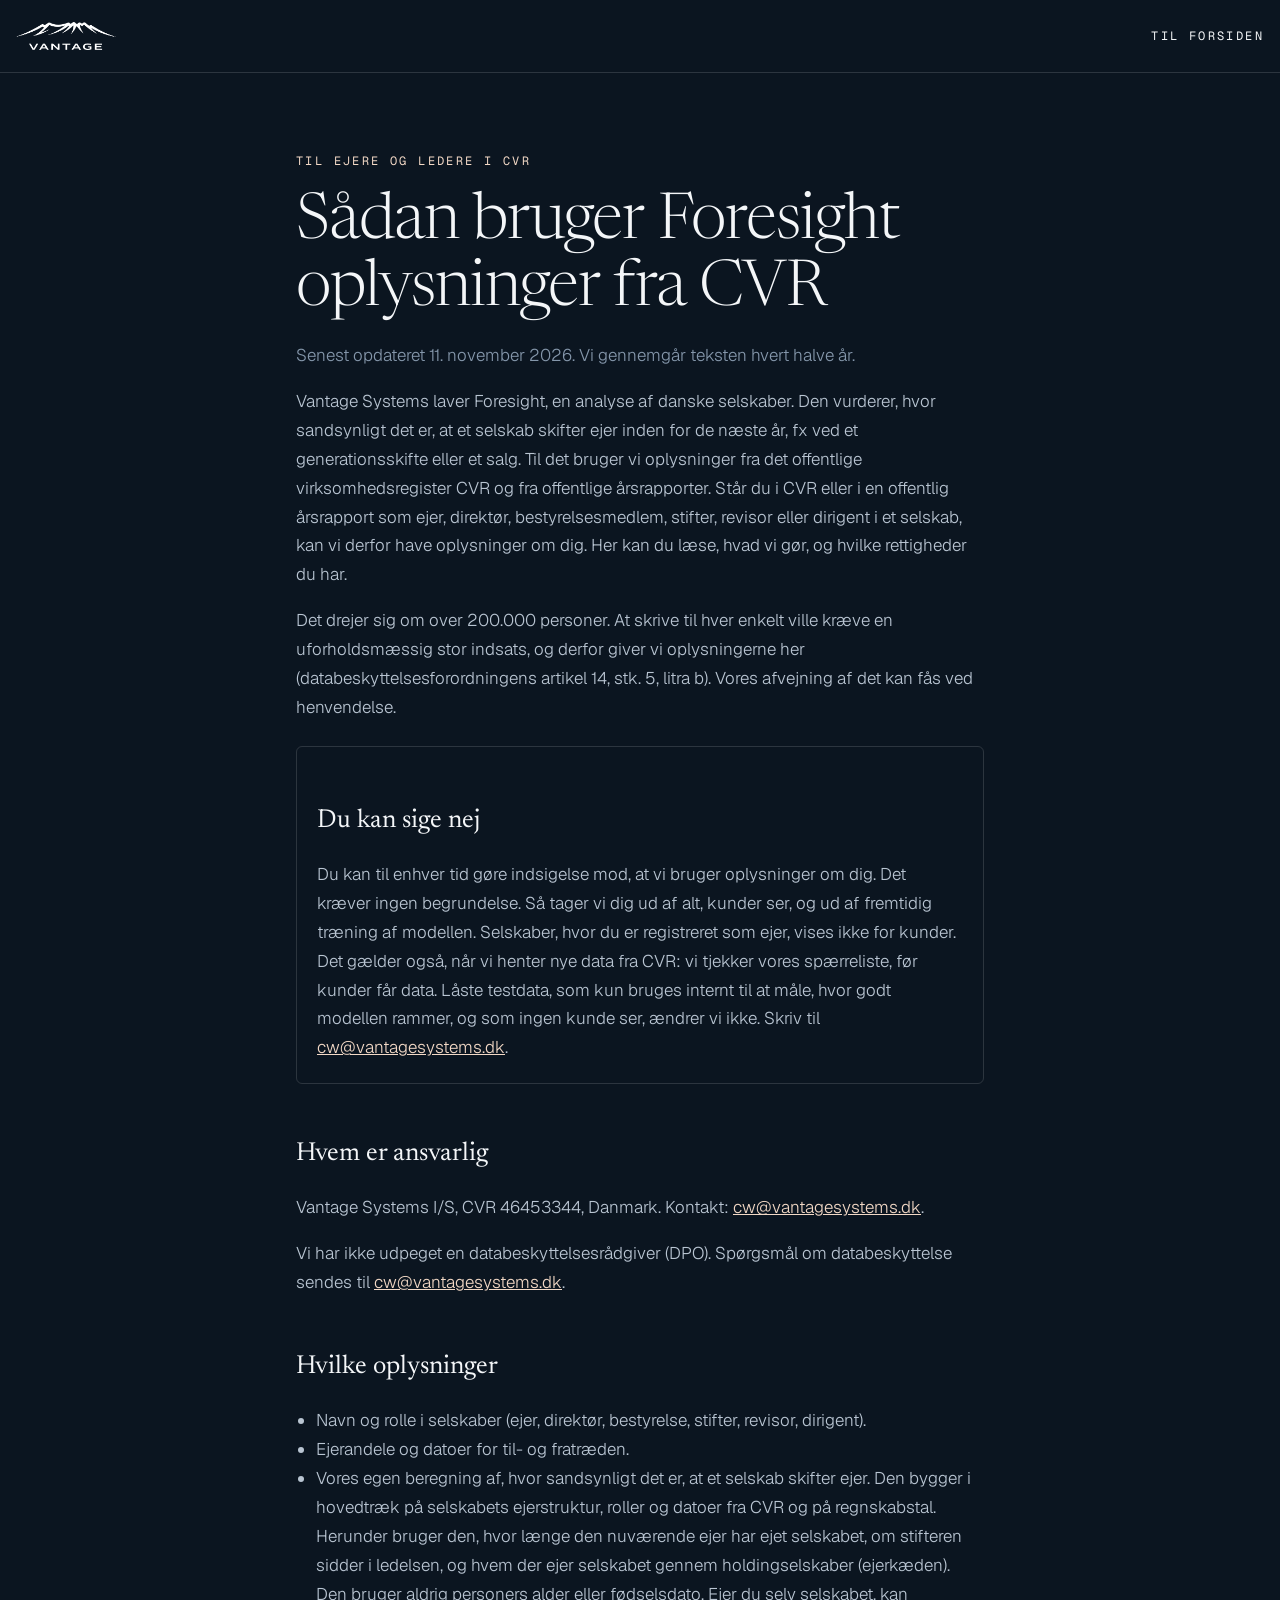
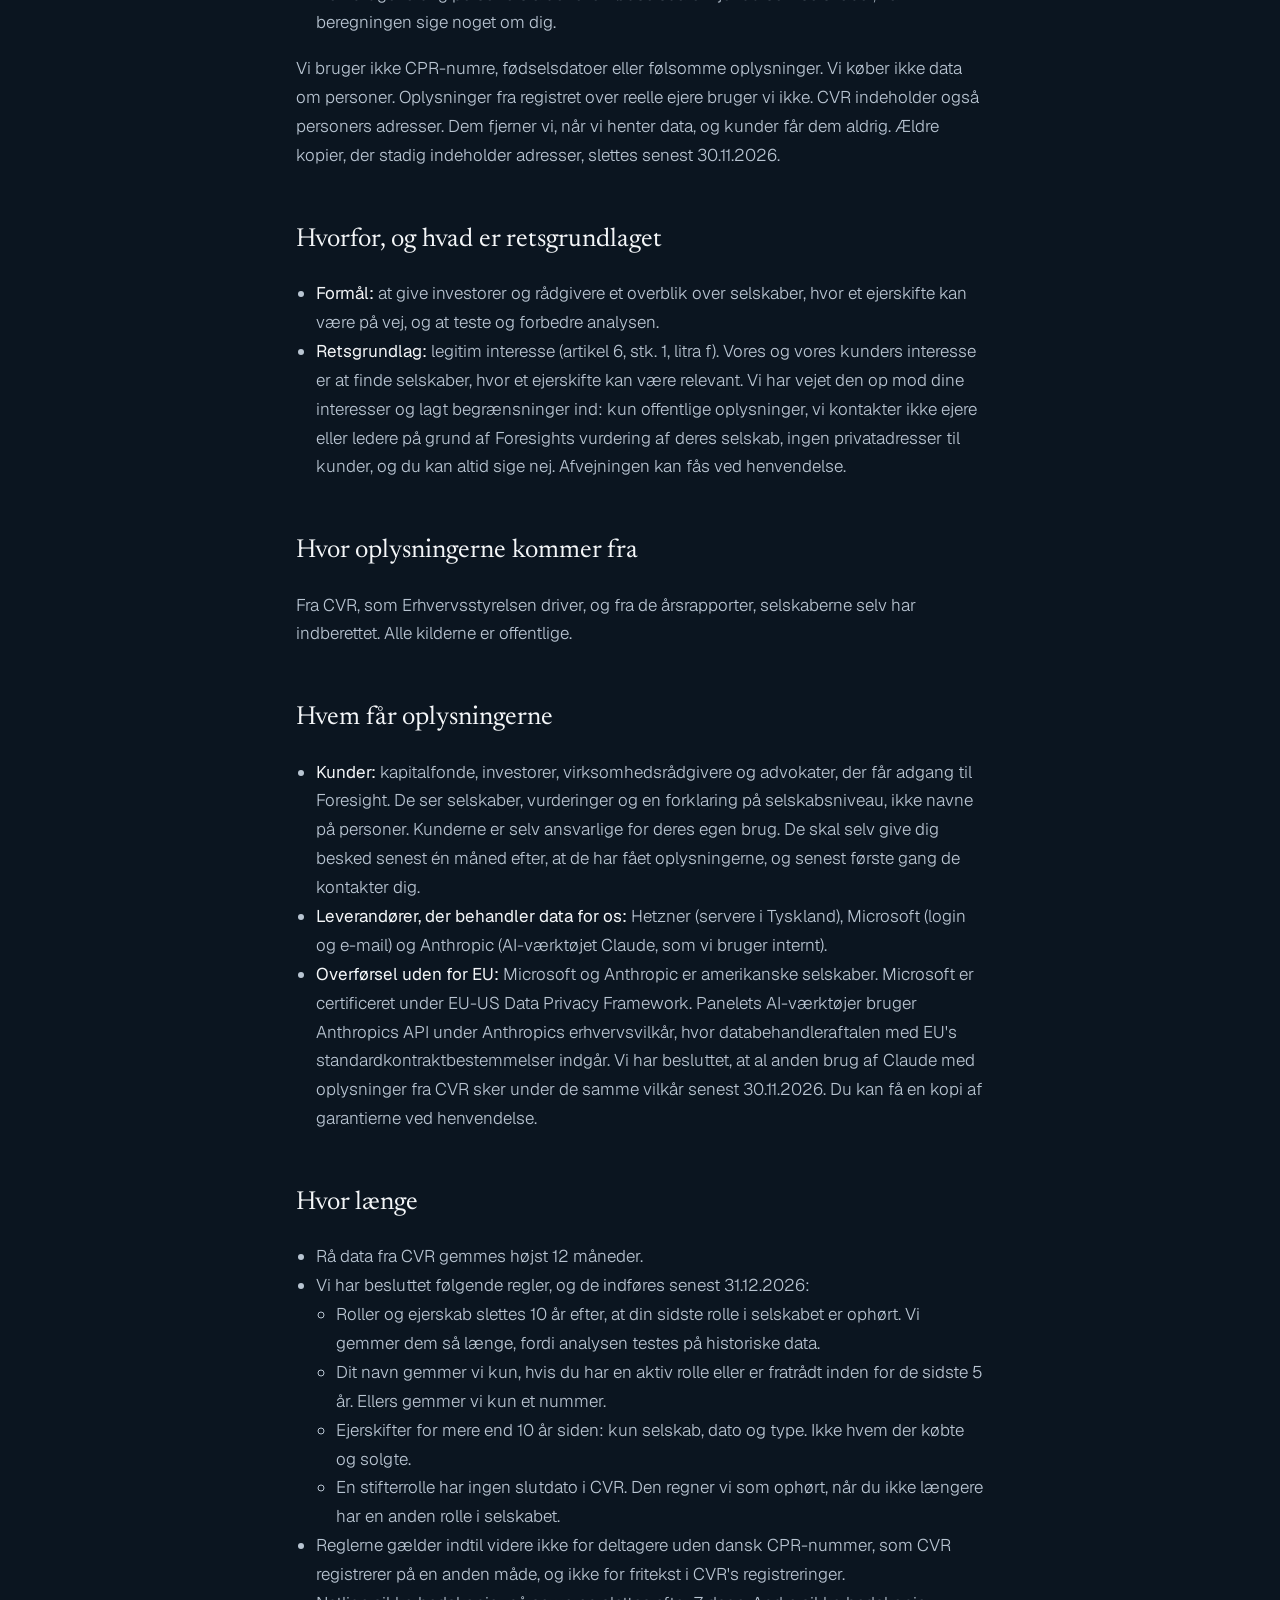
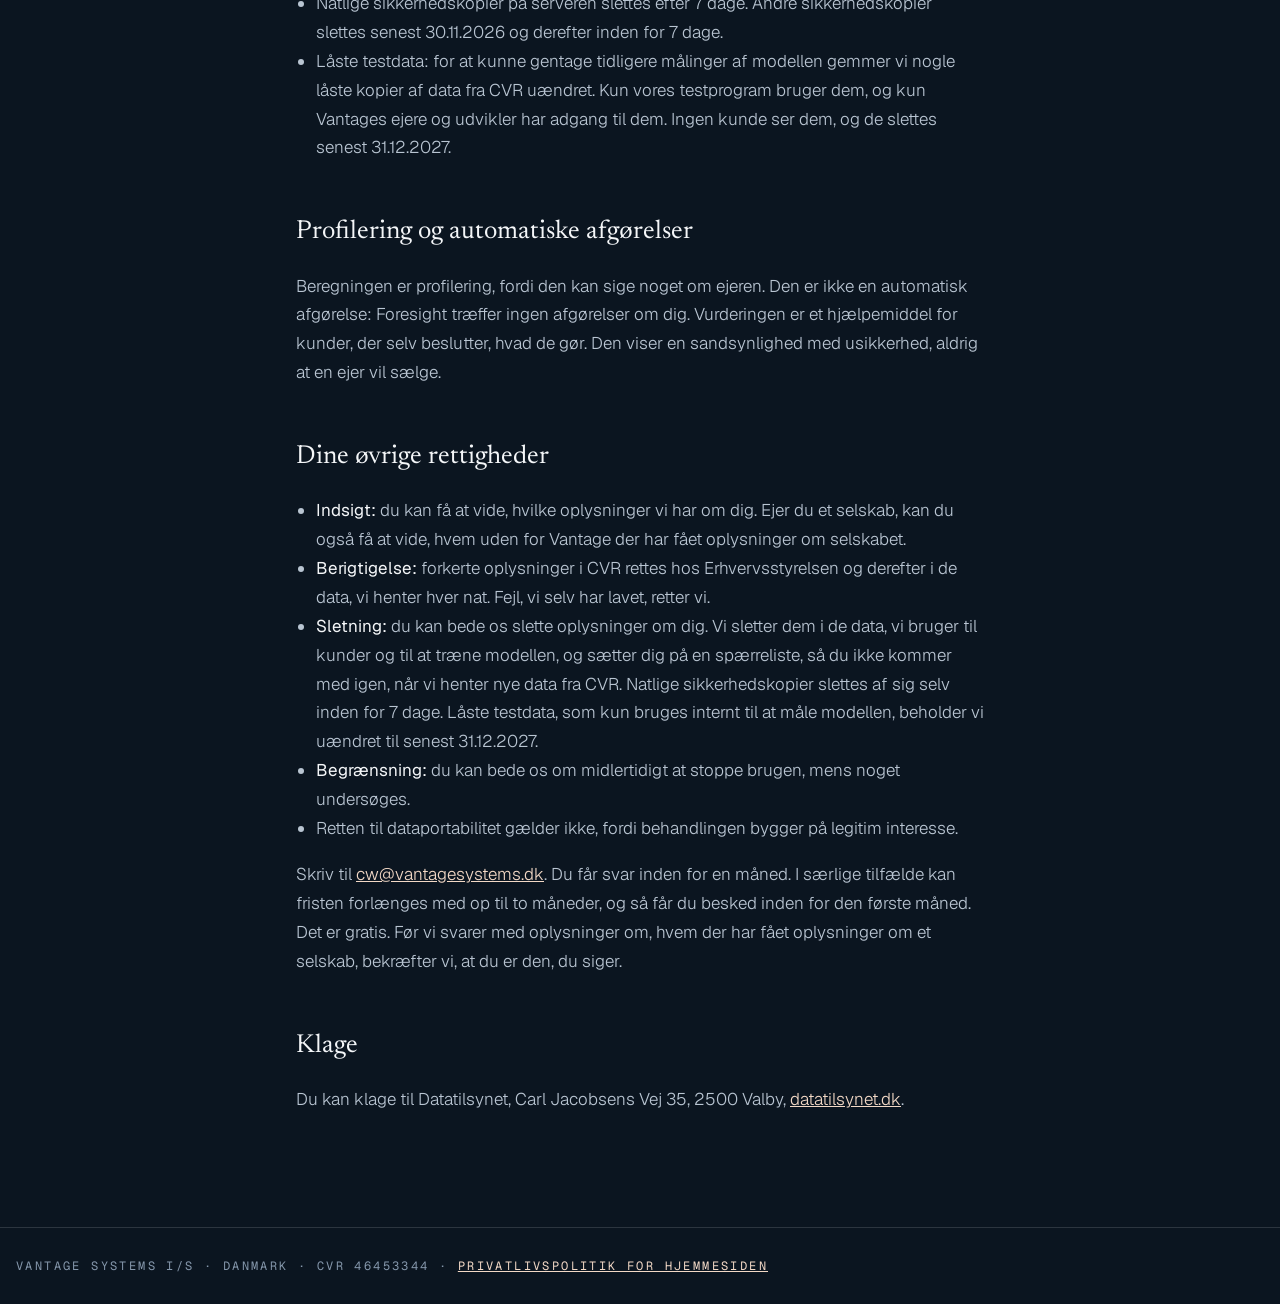
==== cvr-oplysninger.html @ 0ac7f833 "Ny side: Sådan bruger Foresight oplysninger fra CVR (art. 14), links fra forsiden, privatlivspolitik" ====
<!doctype html>
<html lang="da">
<head>
<meta charset="utf-8">
<meta name="viewport" content="width=device-width, initial-scale=1, viewport-fit=cover">
<title>Oplysninger fra CVR · Vantage Systems</title>
<meta name="description" content="Sådan bruger Vantage Systems oplysninger om ejere og ledere fra CVR i Foresight, og hvilke rettigheder du har.">
<meta name="robots" content="index,follow">
<link rel="icon" href="favicon.ico" sizes="any">
<link rel="stylesheet" href="fonts.css">
<style>
:root{--night:#0B1520;--dusk:#13233A;--mist:#B9C5D2;--snow:#F4F6F8;--glow:#F3D9C6;--line:rgba(244,246,248,.14);
  --f-display:'Newsreader',Georgia,serif;--f-body:'Geist','Helvetica Neue',Arial,sans-serif;--f-mono:'Geist Mono',ui-monospace,Menlo,monospace;color-scheme:dark}
*{box-sizing:border-box}
body{margin:0;background:var(--night);color:var(--snow);font-family:var(--f-body);font-weight:300;font-size:17px;line-height:1.7}
.wrap{padding-left:max(16px,env(safe-area-inset-left,0px));padding-right:max(16px,env(safe-area-inset-right,0px))}
header{display:flex;justify-content:space-between;align-items:center;padding-block:22px;border-bottom:1px solid var(--line)}
header img{width:100px;height:auto;display:block}
a{color:var(--glow)}
.mono{font-family:var(--f-mono);font-size:12px;letter-spacing:.2em;text-transform:uppercase}
main{max-width:720px;margin:0 auto;padding-block:72px 96px}
h1{font-family:var(--f-display);font-weight:300;font-size:clamp(40px,6vw,64px);line-height:1.05;margin:16px 0 8px;letter-spacing:-.015em;text-wrap:balance}
h2{font-family:var(--f-display);font-weight:400;font-size:26px;margin:48px 0 8px;text-wrap:balance}
p,li{color:var(--mist)} ul{padding-left:20px}
strong{color:var(--snow);font-weight:400}
.meta{color:#8597AB}
.boks{border:1px solid var(--line);border-radius:6px;padding:4px 20px;margin-top:24px}
footer{border-top:1px solid var(--line);padding-block:28px;color:#8597AB;font-size:11px}
</style>
</head>
<body>
<header class="wrap"><a href="index.html" aria-label="Vantage forside"><img src="logo.png" alt="Vantage"></a><a class="mono" href="index.html" style="color:var(--snow);text-decoration:none">Til forsiden</a></header>
<main class="wrap">
  <span class="mono" style="color:var(--glow)">Til ejere og ledere i CVR</span>
  <h1>Sådan bruger Foresight oplysninger fra CVR</h1>
  <p class="meta">Senest opdateret 11. november 2026. Vi gennemgår teksten hvert halve år.</p>

  <p>Vantage Systems laver Foresight, en analyse af danske selskaber. Den vurderer, hvor sandsynligt det er, at et selskab skifter ejer inden for de næste år, fx ved et generationsskifte eller et salg. Til det bruger vi oplysninger fra det offentlige virksomhedsregister CVR og fra offentlige årsrapporter. Står du i CVR eller i en offentlig årsrapport som ejer, direktør, bestyrelsesmedlem, stifter, revisor eller dirigent i et selskab, kan vi derfor have oplysninger om dig. Her kan du læse, hvad vi gør, og hvilke rettigheder du har.</p>
  <p>Det drejer sig om over 200.000 personer. At skrive til hver enkelt ville kræve en uforholdsmæssig stor indsats, og derfor giver vi oplysningerne her (databeskyttelsesforordningens artikel 14, stk. 5, litra b). Vores afvejning af det kan fås ved henvendelse.</p>

  <div class="boks">
    <h2>Du kan sige nej</h2>
    <p>Du kan til enhver tid gøre indsigelse mod, at vi bruger oplysninger om dig. Det kræver ingen begrundelse. Så tager vi dig ud af alt, kunder ser, og ud af fremtidig træning af modellen. Selskaber, hvor du er registreret som ejer, vises ikke for kunder. Det gælder også, når vi henter nye data fra CVR: vi tjekker vores spærreliste, før kunder får data. Låste testdata, som kun bruges internt til at måle, hvor godt modellen rammer, og som ingen kunde ser, ændrer vi ikke. Skriv til <a href="mailto:cw@vantagesystems.dk">cw@vantagesystems.dk</a>.</p>
  </div>

  <h2>Hvem er ansvarlig</h2>
  <p>Vantage Systems I/S, CVR 46453344, Danmark. Kontakt: <a href="mailto:cw@vantagesystems.dk">cw@vantagesystems.dk</a>.</p>
  <p>Vi har ikke udpeget en databeskyttelsesrådgiver (DPO). Spørgsmål om databeskyttelse sendes til <a href="mailto:cw@vantagesystems.dk">cw@vantagesystems.dk</a>.</p>

  <h2>Hvilke oplysninger</h2>
  <ul>
    <li>Navn og rolle i selskaber (ejer, direktør, bestyrelse, stifter, revisor, dirigent).</li>
    <li>Ejerandele og datoer for til- og fratræden.</li>
    <li>Vores egen beregning af, hvor sandsynligt det er, at et selskab skifter ejer. Den bygger i hovedtræk på selskabets ejerstruktur, roller og datoer fra CVR og på regnskabstal. Herunder bruger den, hvor længe den nuværende ejer har ejet selskabet, om stifteren sidder i ledelsen, og hvem der ejer selskabet gennem holdingselskaber (ejerkæden). Den bruger aldrig personers alder eller fødselsdato. Ejer du selv selskabet, kan beregningen sige noget om dig.</li>
  </ul>
  <p>Vi bruger ikke CPR-numre, fødselsdatoer eller følsomme oplysninger. Vi køber ikke data om personer. Oplysninger fra registret over reelle ejere bruger vi ikke. CVR indeholder også personers adresser. Dem fjerner vi, når vi henter data, og kunder får dem aldrig. Ældre kopier, der stadig indeholder adresser, slettes senest 30.11.2026.</p>

  <h2>Hvorfor, og hvad er retsgrundlaget</h2>
  <ul>
    <li><strong>Formål:</strong> at give investorer og rådgivere et overblik over selskaber, hvor et ejerskifte kan være på vej, og at teste og forbedre analysen.</li>
    <li><strong>Retsgrundlag:</strong> legitim interesse (artikel 6, stk. 1, litra f). Vores og vores kunders interesse er at finde selskaber, hvor et ejerskifte kan være relevant. Vi har vejet den op mod dine interesser og lagt begrænsninger ind: kun offentlige oplysninger, vi kontakter ikke ejere eller ledere på grund af Foresights vurdering af deres selskab, ingen privatadresser til kunder, og du kan altid sige nej. Afvejningen kan fås ved henvendelse.</li>
  </ul>

  <h2>Hvor oplysningerne kommer fra</h2>
  <p>Fra CVR, som Erhvervsstyrelsen driver, og fra de årsrapporter, selskaberne selv har indberettet. Alle kilderne er offentlige.</p>

  <h2>Hvem får oplysningerne</h2>
  <ul>
    <li><strong>Kunder:</strong> kapitalfonde, investorer, virksomhedsrådgivere og advokater, der får adgang til Foresight. De ser selskaber, vurderinger og en forklaring på selskabsniveau, ikke navne på personer. Kunderne er selv ansvarlige for deres egen brug. De skal selv give dig besked senest én måned efter, at de har fået oplysningerne, og senest første gang de kontakter dig.</li>
    <li><strong>Leverandører, der behandler data for os:</strong> Hetzner (servere i Tyskland), Microsoft (login og e-mail) og Anthropic (AI-værktøjet Claude, som vi bruger internt).</li>
    <li><strong>Overførsel uden for EU:</strong> Microsoft og Anthropic er amerikanske selskaber. Microsoft er certificeret under EU-US Data Privacy Framework. Panelets AI-værktøjer bruger Anthropics API under Anthropics erhvervsvilkår, hvor databehandleraftalen med EU's standardkontraktbestemmelser indgår. Vi har besluttet, at al anden brug af Claude med oplysninger fra CVR sker under de samme vilkår senest 30.11.2026. Du kan få en kopi af garantierne ved henvendelse.</li>
  </ul>

  <h2>Hvor længe</h2>
  <ul>
    <li>Rå data fra CVR gemmes højst 12 måneder.</li>
    <li>Vi har besluttet følgende regler, og de indføres senest 31.12.2026:
      <ul>
        <li>Roller og ejerskab slettes 10 år efter, at din sidste rolle i selskabet er ophørt. Vi gemmer dem så længe, fordi analysen testes på historiske data.</li>
        <li>Dit navn gemmer vi kun, hvis du har en aktiv rolle eller er fratrådt inden for de sidste 5 år. Ellers gemmer vi kun et nummer.</li>
        <li>Ejerskifter for mere end 10 år siden: kun selskab, dato og type. Ikke hvem der købte og solgte.</li>
        <li>En stifterrolle har ingen slutdato i CVR. Den regner vi som ophørt, når du ikke længere har en anden rolle i selskabet.</li>
      </ul>
    </li>
    <li>Reglerne gælder indtil videre ikke for deltagere uden dansk CPR-nummer, som CVR registrerer på en anden måde, og ikke for fritekst i CVR's registreringer.</li>
    <li>Natlige sikkerhedskopier på serveren slettes efter 7 dage. Andre sikkerhedskopier slettes senest 30.11.2026 og derefter inden for 7 dage.</li>
    <li>Låste testdata: for at kunne gentage tidligere målinger af modellen gemmer vi nogle låste kopier af data fra CVR uændret. Kun vores testprogram bruger dem, og kun Vantages ejere og udvikler har adgang til dem. Ingen kunde ser dem, og de slettes senest 31.12.2027.</li>
  </ul>

  <h2>Profilering og automatiske afgørelser</h2>
  <p>Beregningen er profilering, fordi den kan sige noget om ejeren. Den er ikke en automatisk afgørelse: Foresight træffer ingen afgørelser om dig. Vurderingen er et hjælpemiddel for kunder, der selv beslutter, hvad de gør. Den viser en sandsynlighed med usikkerhed, aldrig at en ejer vil sælge.</p>

  <h2>Dine øvrige rettigheder</h2>
  <ul>
    <li><strong>Indsigt:</strong> du kan få at vide, hvilke oplysninger vi har om dig. Ejer du et selskab, kan du også få at vide, hvem uden for Vantage der har fået oplysninger om selskabet.</li>
    <li><strong>Berigtigelse:</strong> forkerte oplysninger i CVR rettes hos Erhvervsstyrelsen og derefter i de data, vi henter hver nat. Fejl, vi selv har lavet, retter vi.</li>
    <li><strong>Sletning:</strong> du kan bede os slette oplysninger om dig. Vi sletter dem i de data, vi bruger til kunder og til at træne modellen, og sætter dig på en spærreliste, så du ikke kommer med igen, når vi henter nye data fra CVR. Natlige sikkerhedskopier slettes af sig selv inden for 7 dage. Låste testdata, som kun bruges internt til at måle modellen, beholder vi uændret til senest 31.12.2027.</li>
    <li><strong>Begrænsning:</strong> du kan bede os om midlertidigt at stoppe brugen, mens noget undersøges.</li>
    <li>Retten til dataportabilitet gælder ikke, fordi behandlingen bygger på legitim interesse.</li>
  </ul>
  <p>Skriv til <a href="mailto:cw@vantagesystems.dk">cw@vantagesystems.dk</a>. Du får svar inden for en måned. I særlige tilfælde kan fristen forlænges med op til to måneder, og så får du besked inden for den første måned. Det er gratis. Før vi svarer med oplysninger om, hvem der har fået oplysninger om et selskab, bekræfter vi, at du er den, du siger.</p>

  <h2>Klage</h2>
  <p>Du kan klage til Datatilsynet, Carl Jacobsens Vej 35, 2500 Valby, <a href="https://www.datatilsynet.dk" rel="noopener">datatilsynet.dk</a>.</p>
</main>
<footer class="wrap mono">Vantage Systems I/S · Danmark · CVR 46453344 · <a href="privacy.html">Privatlivspolitik for hjemmesiden</a></footer>
</body>
</html>
---- fonts.css ----
/* latin-ext */
@font-face {
  font-family: 'Geist';
  font-style: normal;
  font-weight: 300;
  font-display: swap;
  src: url(Geist-normal-300-latin-ext.woff2) format('woff2');
  unicode-range: U+0100-02BA, U+02BD-02C5, U+02C7-02CC, U+02CE-02D7, U+02DD-02FF, U+0304, U+0308, U+0329, U+1D00-1DBF, U+1E00-1E9F, U+1EF2-1EFF, U+2020, U+20A0-20AB, U+20AD-20C4, U+2113, U+2C60-2C7F, U+A720-A7FF;
}
/* latin */
@font-face {
  font-family: 'Geist';
  font-style: normal;
  font-weight: 300;
  font-display: swap;
  src: url(Geist-normal-300-latin.woff2) format('woff2');
  unicode-range: U+0000-00FF, U+0131, U+0152-0153, U+02BB-02BC, U+02C6, U+02DA, U+02DC, U+0304, U+0308, U+0329, U+2000-206F, U+20AC, U+2122, U+2191, U+2193, U+2212, U+2215, U+FEFF, U+FFFD;
}
/* latin-ext */
@font-face {
  font-family: 'Geist';
  font-style: normal;
  font-weight: 400;
  font-display: swap;
  src: url(Geist-normal-300-latin-ext.woff2) format('woff2');
  unicode-range: U+0100-02BA, U+02BD-02C5, U+02C7-02CC, U+02CE-02D7, U+02DD-02FF, U+0304, U+0308, U+0329, U+1D00-1DBF, U+1E00-1E9F, U+1EF2-1EFF, U+2020, U+20A0-20AB, U+20AD-20C4, U+2113, U+2C60-2C7F, U+A720-A7FF;
}
/* latin */
@font-face {
  font-family: 'Geist';
  font-style: normal;
  font-weight: 400;
  font-display: swap;
  src: url(Geist-normal-300-latin.woff2) format('woff2');
  unicode-range: U+0000-00FF, U+0131, U+0152-0153, U+02BB-02BC, U+02C6, U+02DA, U+02DC, U+0304, U+0308, U+0329, U+2000-206F, U+20AC, U+2122, U+2191, U+2193, U+2212, U+2215, U+FEFF, U+FFFD;
}
/* latin-ext */
@font-face {
  font-family: 'Geist';
  font-style: normal;
  font-weight: 500;
  font-display: swap;
  src: url(Geist-normal-300-latin-ext.woff2) format('woff2');
  unicode-range: U+0100-02BA, U+02BD-02C5, U+02C7-02CC, U+02CE-02D7, U+02DD-02FF, U+0304, U+0308, U+0329, U+1D00-1DBF, U+1E00-1E9F, U+1EF2-1EFF, U+2020, U+20A0-20AB, U+20AD-20C4, U+2113, U+2C60-2C7F, U+A720-A7FF;
}
/* latin */
@font-face {
  font-family: 'Geist';
  font-style: normal;
  font-weight: 500;
  font-display: swap;
  src: url(Geist-normal-300-latin.woff2) format('woff2');
  unicode-range: U+0000-00FF, U+0131, U+0152-0153, U+02BB-02BC, U+02C6, U+02DA, U+02DC, U+0304, U+0308, U+0329, U+2000-206F, U+20AC, U+2122, U+2191, U+2193, U+2212, U+2215, U+FEFF, U+FFFD;
}
/* latin-ext */
@font-face {
  font-family: 'Geist Mono';
  font-style: normal;
  font-weight: 400;
  font-display: swap;
  src: url(GeistMono-normal-400-latin-ext.woff2) format('woff2');
  unicode-range: U+0100-02BA, U+02BD-02C5, U+02C7-02CC, U+02CE-02D7, U+02DD-02FF, U+0304, U+0308, U+0329, U+1D00-1DBF, U+1E00-1E9F, U+1EF2-1EFF, U+2020, U+20A0-20AB, U+20AD-20C4, U+2113, U+2C60-2C7F, U+A720-A7FF;
}
/* latin */
@font-face {
  font-family: 'Geist Mono';
  font-style: normal;
  font-weight: 400;
  font-display: swap;
  src: url(GeistMono-normal-400-latin.woff2) format('woff2');
  unicode-range: U+0000-00FF, U+0131, U+0152-0153, U+02BB-02BC, U+02C6, U+02DA, U+02DC, U+0304, U+0308, U+0329, U+2000-206F, U+20AC, U+2122, U+2191, U+2193, U+2212, U+2215, U+FEFF, U+FFFD;
}
/* latin-ext */
@font-face {
  font-family: 'Newsreader';
  font-style: italic;
  font-weight: 300;
  font-display: swap;
  src: url(Newsreader-italic-300-latin-ext.woff2) format('woff2');
  unicode-range: U+0100-02BA, U+02BD-02C5, U+02C7-02CC, U+02CE-02D7, U+02DD-02FF, U+0304, U+0308, U+0329, U+1D00-1DBF, U+1E00-1E9F, U+1EF2-1EFF, U+2020, U+20A0-20AB, U+20AD-20C4, U+2113, U+2C60-2C7F, U+A720-A7FF;
}
/* latin */
@font-face {
  font-family: 'Newsreader';
  font-style: italic;
  font-weight: 300;
  font-display: swap;
  src: url(Newsreader-italic-300-latin.woff2) format('woff2');
  unicode-range: U+0000-00FF, U+0131, U+0152-0153, U+02BB-02BC, U+02C6, U+02DA, U+02DC, U+0304, U+0308, U+0329, U+2000-206F, U+20AC, U+2122, U+2191, U+2193, U+2212, U+2215, U+FEFF, U+FFFD;
}
/* latin-ext */
@font-face {
  font-family: 'Newsreader';
  font-style: italic;
  font-weight: 400;
  font-display: swap;
  src: url(Newsreader-italic-300-latin-ext.woff2) format('woff2');
  unicode-range: U+0100-02BA, U+02BD-02C5, U+02C7-02CC, U+02CE-02D7, U+02DD-02FF, U+0304, U+0308, U+0329, U+1D00-1DBF, U+1E00-1E9F, U+1EF2-1EFF, U+2020, U+20A0-20AB, U+20AD-20C4, U+2113, U+2C60-2C7F, U+A720-A7FF;
}
/* latin */
@font-face {
  font-family: 'Newsreader';
  font-style: italic;
  font-weight: 400;
  font-display: swap;
  src: url(Newsreader-italic-300-latin.woff2) format('woff2');
  unicode-range: U+0000-00FF, U+0131, U+0152-0153, U+02BB-02BC, U+02C6, U+02DA, U+02DC, U+0304, U+0308, U+0329, U+2000-206F, U+20AC, U+2122, U+2191, U+2193, U+2212, U+2215, U+FEFF, U+FFFD;
}
/* latin-ext */
@font-face {
  font-family: 'Newsreader';
  font-style: normal;
  font-weight: 300;
  font-display: swap;
  src: url(Newsreader-normal-300-latin-ext.woff2) format('woff2');
  unicode-range: U+0100-02BA, U+02BD-02C5, U+02C7-02CC, U+02CE-02D7, U+02DD-02FF, U+0304, U+0308, U+0329, U+1D00-1DBF, U+1E00-1E9F, U+1EF2-1EFF, U+2020, U+20A0-20AB, U+20AD-20C4, U+2113, U+2C60-2C7F, U+A720-A7FF;
}
/* latin */
@font-face {
  font-family: 'Newsreader';
  font-style: normal;
  font-weight: 300;
  font-display: swap;
  src: url(Newsreader-normal-300-latin.woff2) format('woff2');
  unicode-range: U+0000-00FF, U+0131, U+0152-0153, U+02BB-02BC, U+02C6, U+02DA, U+02DC, U+0304, U+0308, U+0329, U+2000-206F, U+20AC, U+2122, U+2191, U+2193, U+2212, U+2215, U+FEFF, U+FFFD;
}
/* latin-ext */
@font-face {
  font-family: 'Newsreader';
  font-style: normal;
  font-weight: 400;
  font-display: swap;
  src: url(Newsreader-normal-300-latin-ext.woff2) format('woff2');
  unicode-range: U+0100-02BA, U+02BD-02C5, U+02C7-02CC, U+02CE-02D7, U+02DD-02FF, U+0304, U+0308, U+0329, U+1D00-1DBF, U+1E00-1E9F, U+1EF2-1EFF, U+2020, U+20A0-20AB, U+20AD-20C4, U+2113, U+2C60-2C7F, U+A720-A7FF;
}
/* latin */
@font-face {
  font-family: 'Newsreader';
  font-style: normal;
  font-weight: 400;
  font-display: swap;
  src: url(Newsreader-normal-300-latin.woff2) format('woff2');
  unicode-range: U+0000-00FF, U+0131, U+0152-0153, U+02BB-02BC, U+02C6, U+02DA, U+02DC, U+0304, U+0308, U+0329, U+2000-206F, U+20AC, U+2122, U+2191, U+2193, U+2212, U+2215, U+FEFF, U+FFFD;
}
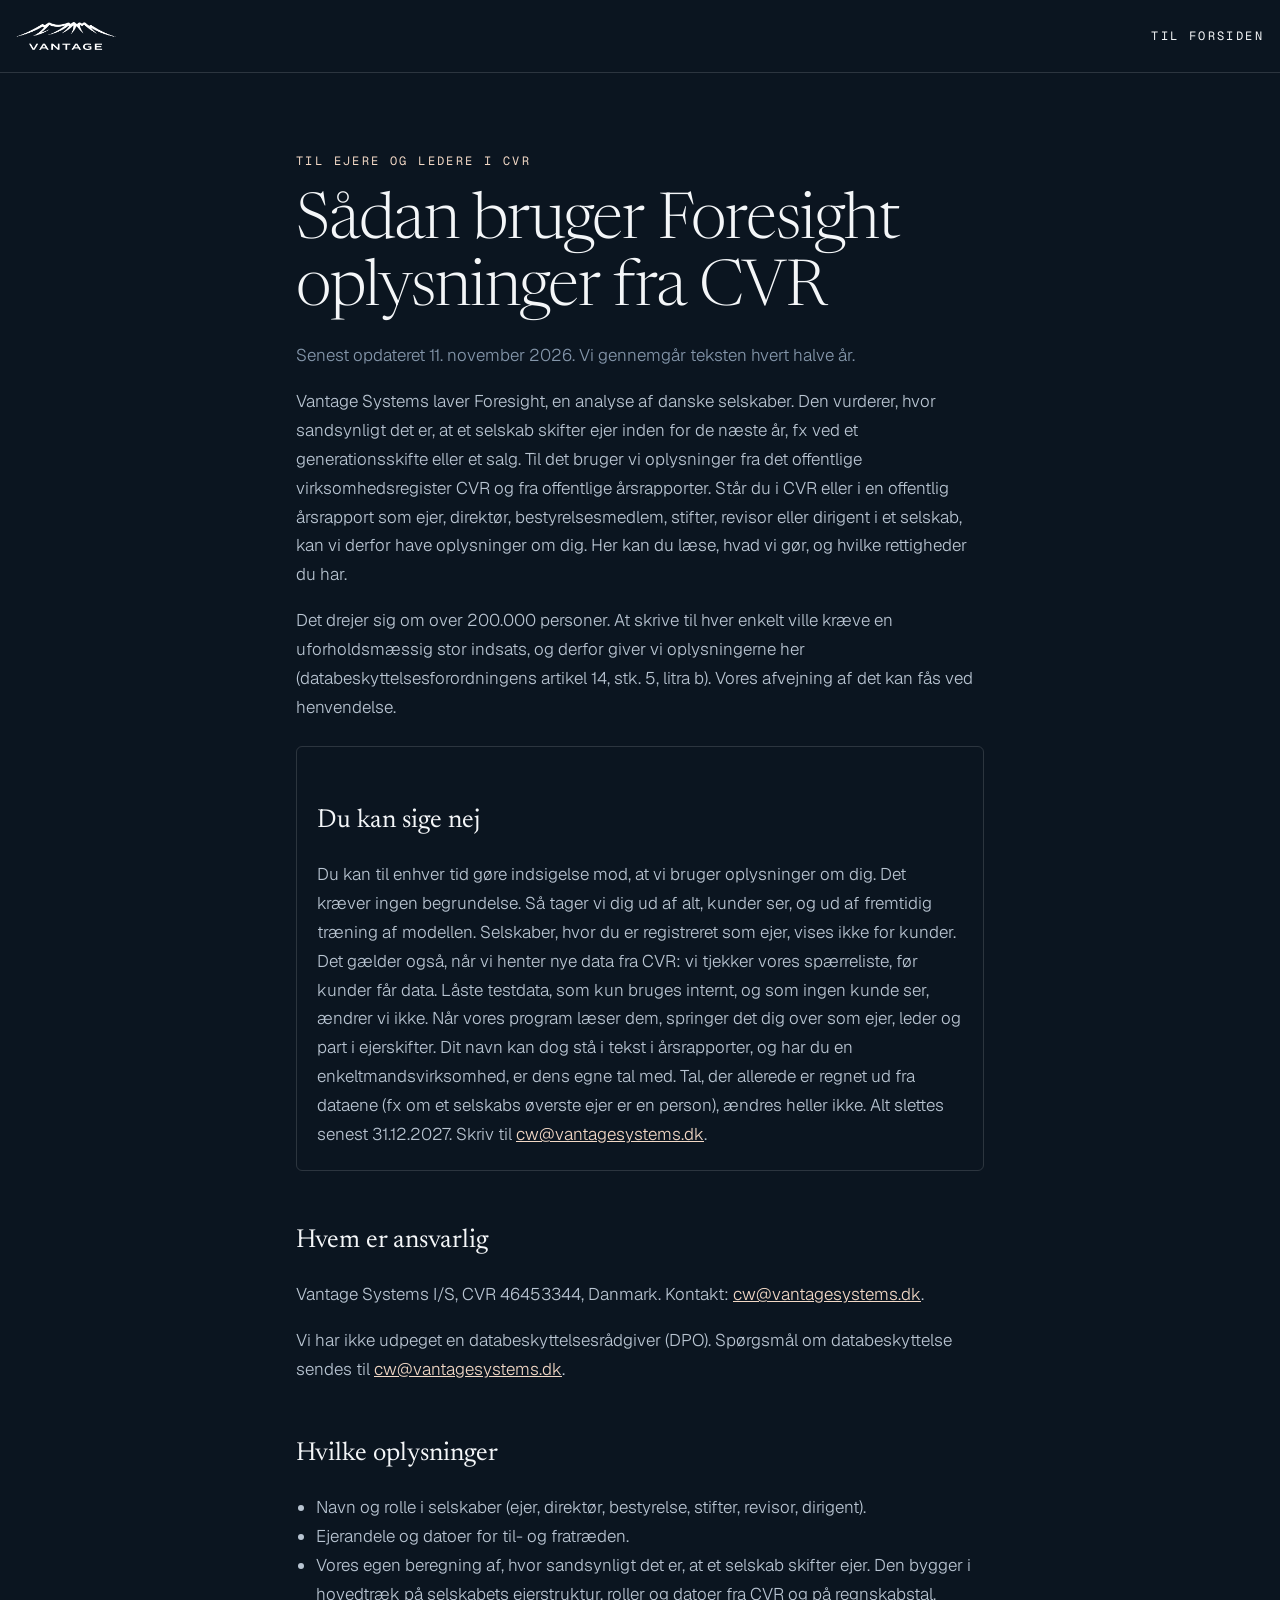
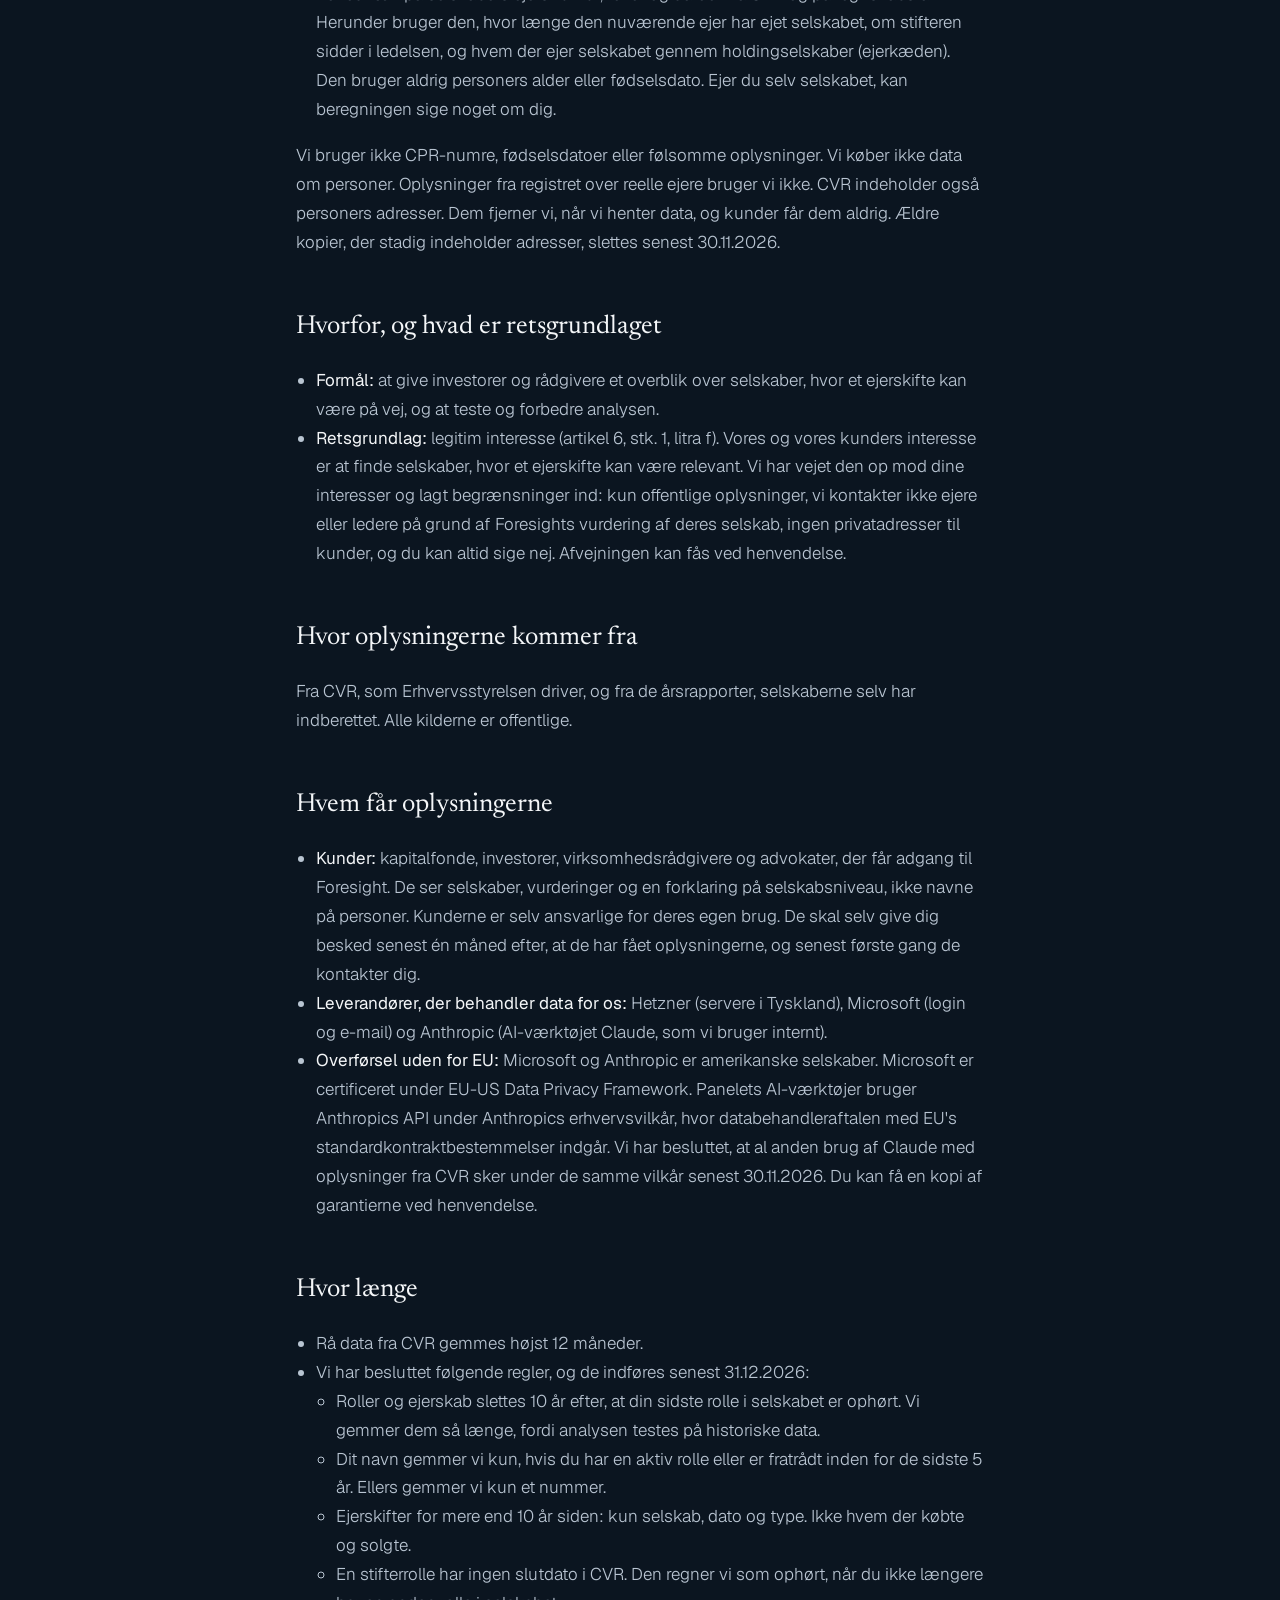
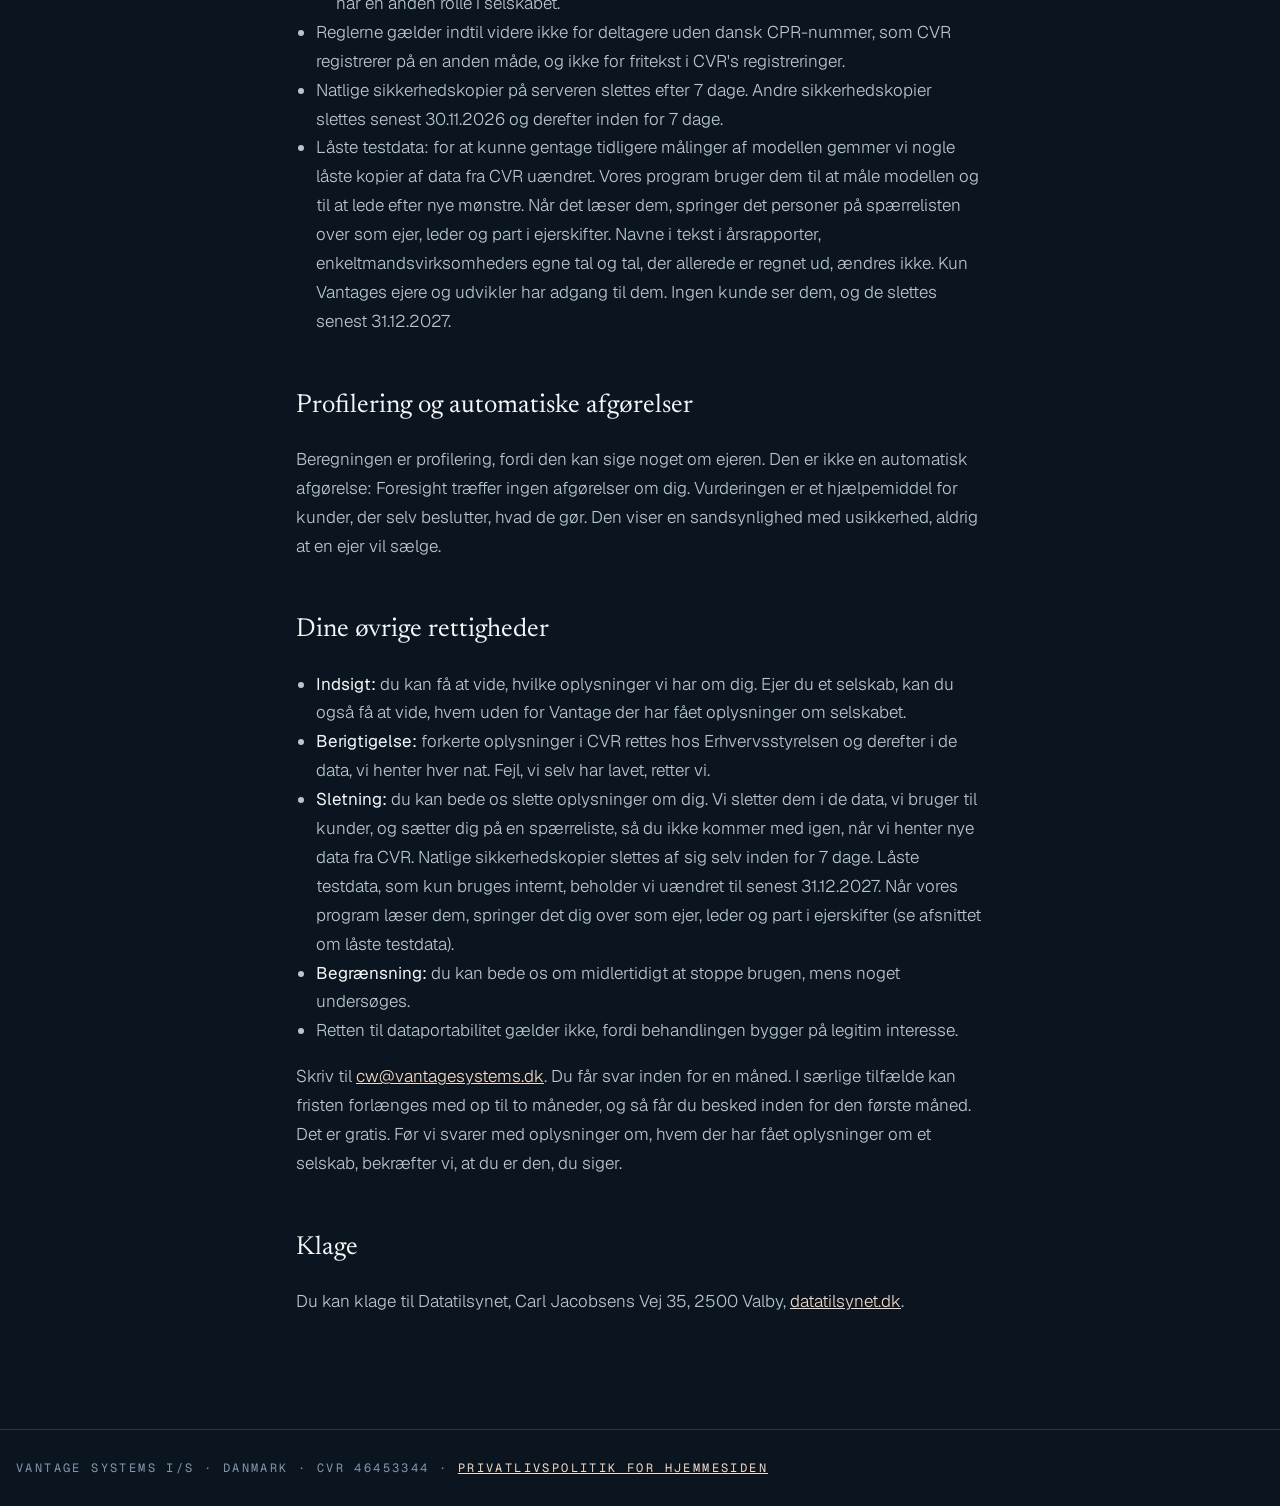
==== commit 73745250: "CVR-oplysninger: låste testdata og spærrelisten beskrevet, som fabrikken bruger dem (filter ved læsn" ====
--- a/cvr-oplysninger.html
+++ b/cvr-oplysninger.html
@@ -40,7 +40,7 @@
 
   <div class="boks">
     <h2>Du kan sige nej</h2>
-    <p>Du kan til enhver tid gøre indsigelse mod, at vi bruger oplysninger om dig. Det kræver ingen begrundelse. Så tager vi dig ud af alt, kunder ser, og ud af fremtidig træning af modellen. Selskaber, hvor du er registreret som ejer, vises ikke for kunder. Det gælder også, når vi henter nye data fra CVR: vi tjekker vores spærreliste, før kunder får data. Låste testdata, som kun bruges internt til at måle, hvor godt modellen rammer, og som ingen kunde ser, ændrer vi ikke. Skriv til <a href="mailto:cw@vantagesystems.dk">cw@vantagesystems.dk</a>.</p>
+    <p>Du kan til enhver tid gøre indsigelse mod, at vi bruger oplysninger om dig. Det kræver ingen begrundelse. Så tager vi dig ud af alt, kunder ser, og ud af fremtidig træning af modellen. Selskaber, hvor du er registreret som ejer, vises ikke for kunder. Det gælder også, når vi henter nye data fra CVR: vi tjekker vores spærreliste, før kunder får data. Låste testdata, som kun bruges internt, og som ingen kunde ser, ændrer vi ikke. Når vores program læser dem, springer det dig over som ejer, leder og part i ejerskifter. Dit navn kan dog stå i tekst i årsrapporter, og har du en enkeltmandsvirksomhed, er dens egne tal med. Tal, der allerede er regnet ud fra dataene (fx om et selskabs øverste ejer er en person), ændres heller ikke. Alt slettes senest 31.12.2027. Skriv til <a href="mailto:cw@vantagesystems.dk">cw@vantagesystems.dk</a>.</p>
   </div>
 
   <h2>Hvem er ansvarlig</h2>
@@ -84,7 +84,7 @@
     </li>
     <li>Reglerne gælder indtil videre ikke for deltagere uden dansk CPR-nummer, som CVR registrerer på en anden måde, og ikke for fritekst i CVR's registreringer.</li>
     <li>Natlige sikkerhedskopier på serveren slettes efter 7 dage. Andre sikkerhedskopier slettes senest 30.11.2026 og derefter inden for 7 dage.</li>
-    <li>Låste testdata: for at kunne gentage tidligere målinger af modellen gemmer vi nogle låste kopier af data fra CVR uændret. Kun vores testprogram bruger dem, og kun Vantages ejere og udvikler har adgang til dem. Ingen kunde ser dem, og de slettes senest 31.12.2027.</li>
+    <li>Låste testdata: for at kunne gentage tidligere målinger af modellen gemmer vi nogle låste kopier af data fra CVR uændret. Vores program bruger dem til at måle modellen og til at lede efter nye mønstre. Når det læser dem, springer det personer på spærrelisten over som ejer, leder og part i ejerskifter. Navne i tekst i årsrapporter, enkeltmandsvirksomheders egne tal og tal, der allerede er regnet ud, ændres ikke. Kun Vantages ejere og udvikler har adgang til dem. Ingen kunde ser dem, og de slettes senest 31.12.2027.</li>
   </ul>
 
   <h2>Profilering og automatiske afgørelser</h2>
@@ -94,7 +94,7 @@
   <ul>
     <li><strong>Indsigt:</strong> du kan få at vide, hvilke oplysninger vi har om dig. Ejer du et selskab, kan du også få at vide, hvem uden for Vantage der har fået oplysninger om selskabet.</li>
     <li><strong>Berigtigelse:</strong> forkerte oplysninger i CVR rettes hos Erhvervsstyrelsen og derefter i de data, vi henter hver nat. Fejl, vi selv har lavet, retter vi.</li>
-    <li><strong>Sletning:</strong> du kan bede os slette oplysninger om dig. Vi sletter dem i de data, vi bruger til kunder og til at træne modellen, og sætter dig på en spærreliste, så du ikke kommer med igen, når vi henter nye data fra CVR. Natlige sikkerhedskopier slettes af sig selv inden for 7 dage. Låste testdata, som kun bruges internt til at måle modellen, beholder vi uændret til senest 31.12.2027.</li>
+    <li><strong>Sletning:</strong> du kan bede os slette oplysninger om dig. Vi sletter dem i de data, vi bruger til kunder, og sætter dig på en spærreliste, så du ikke kommer med igen, når vi henter nye data fra CVR. Natlige sikkerhedskopier slettes af sig selv inden for 7 dage. Låste testdata, som kun bruges internt, beholder vi uændret til senest 31.12.2027. Når vores program læser dem, springer det dig over som ejer, leder og part i ejerskifter (se afsnittet om låste testdata).</li>
     <li><strong>Begrænsning:</strong> du kan bede os om midlertidigt at stoppe brugen, mens noget undersøges.</li>
     <li>Retten til dataportabilitet gælder ikke, fordi behandlingen bygger på legitim interesse.</li>
   </ul>
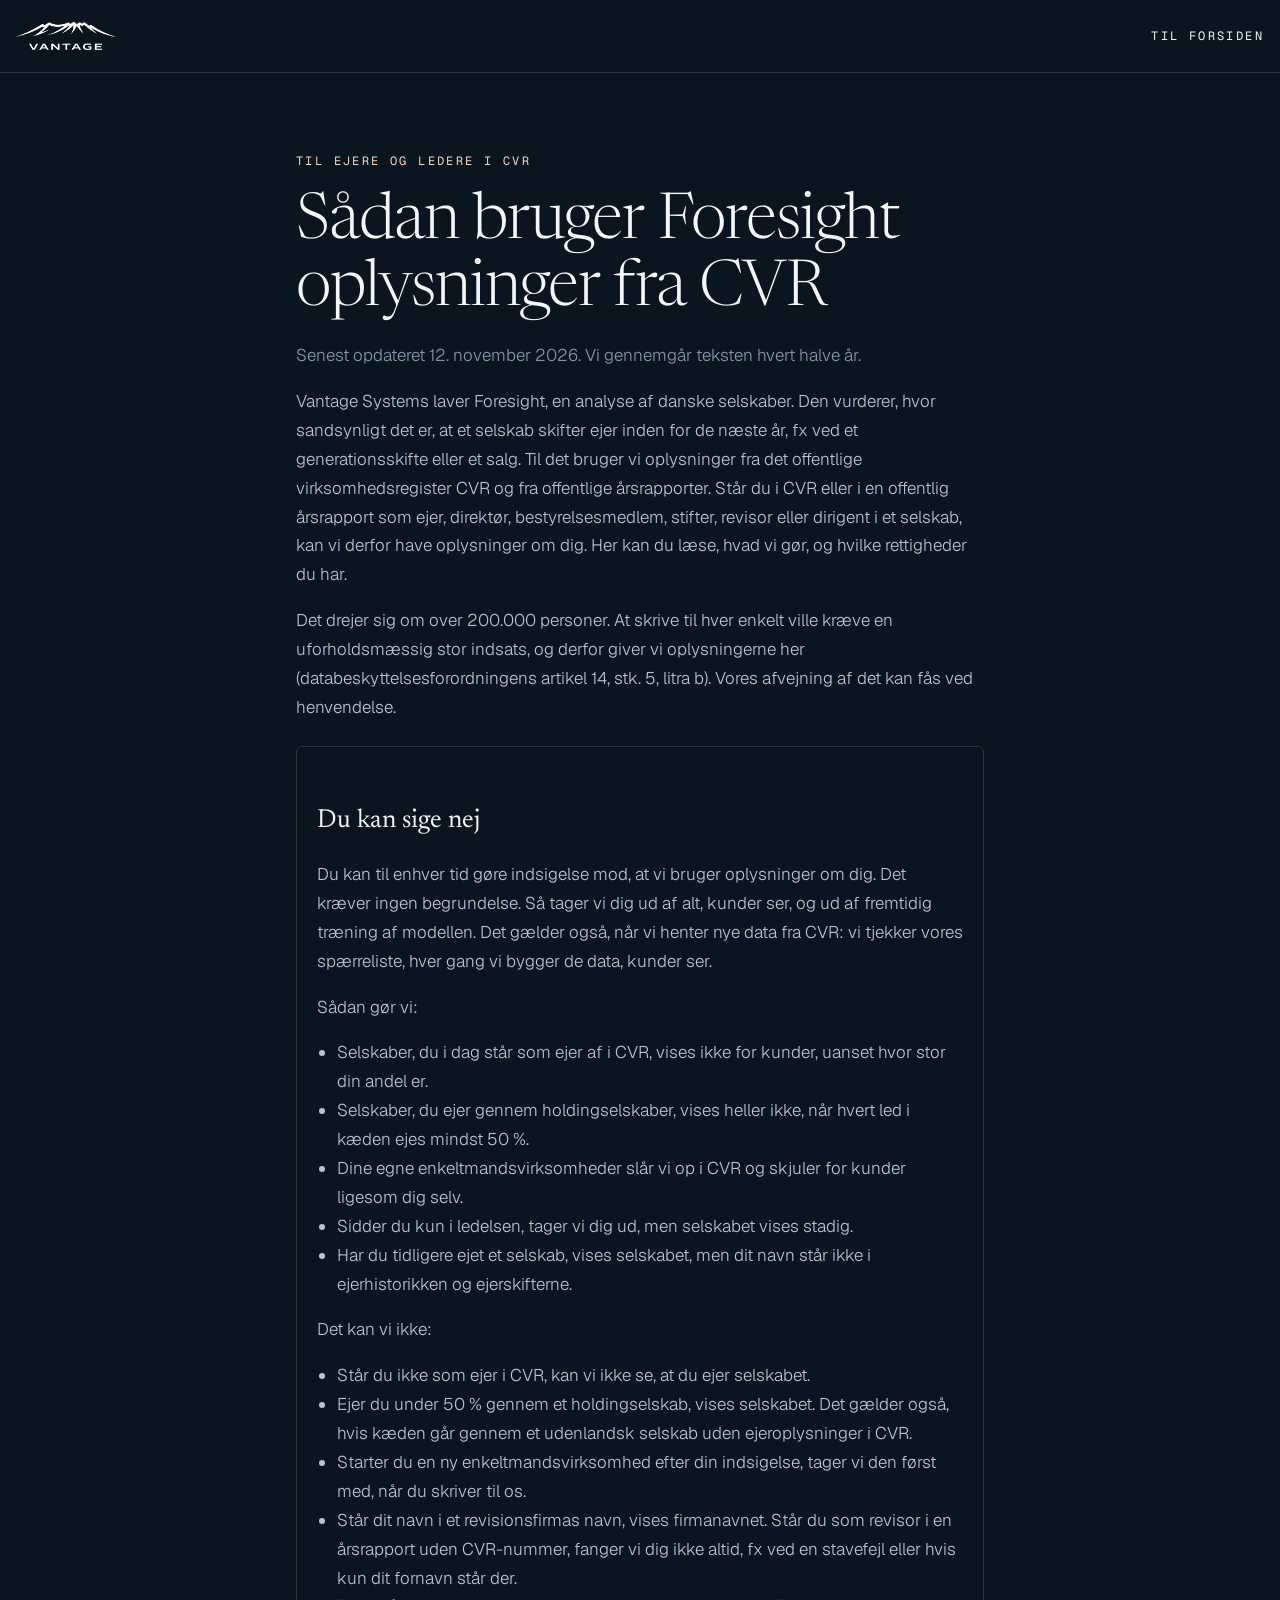
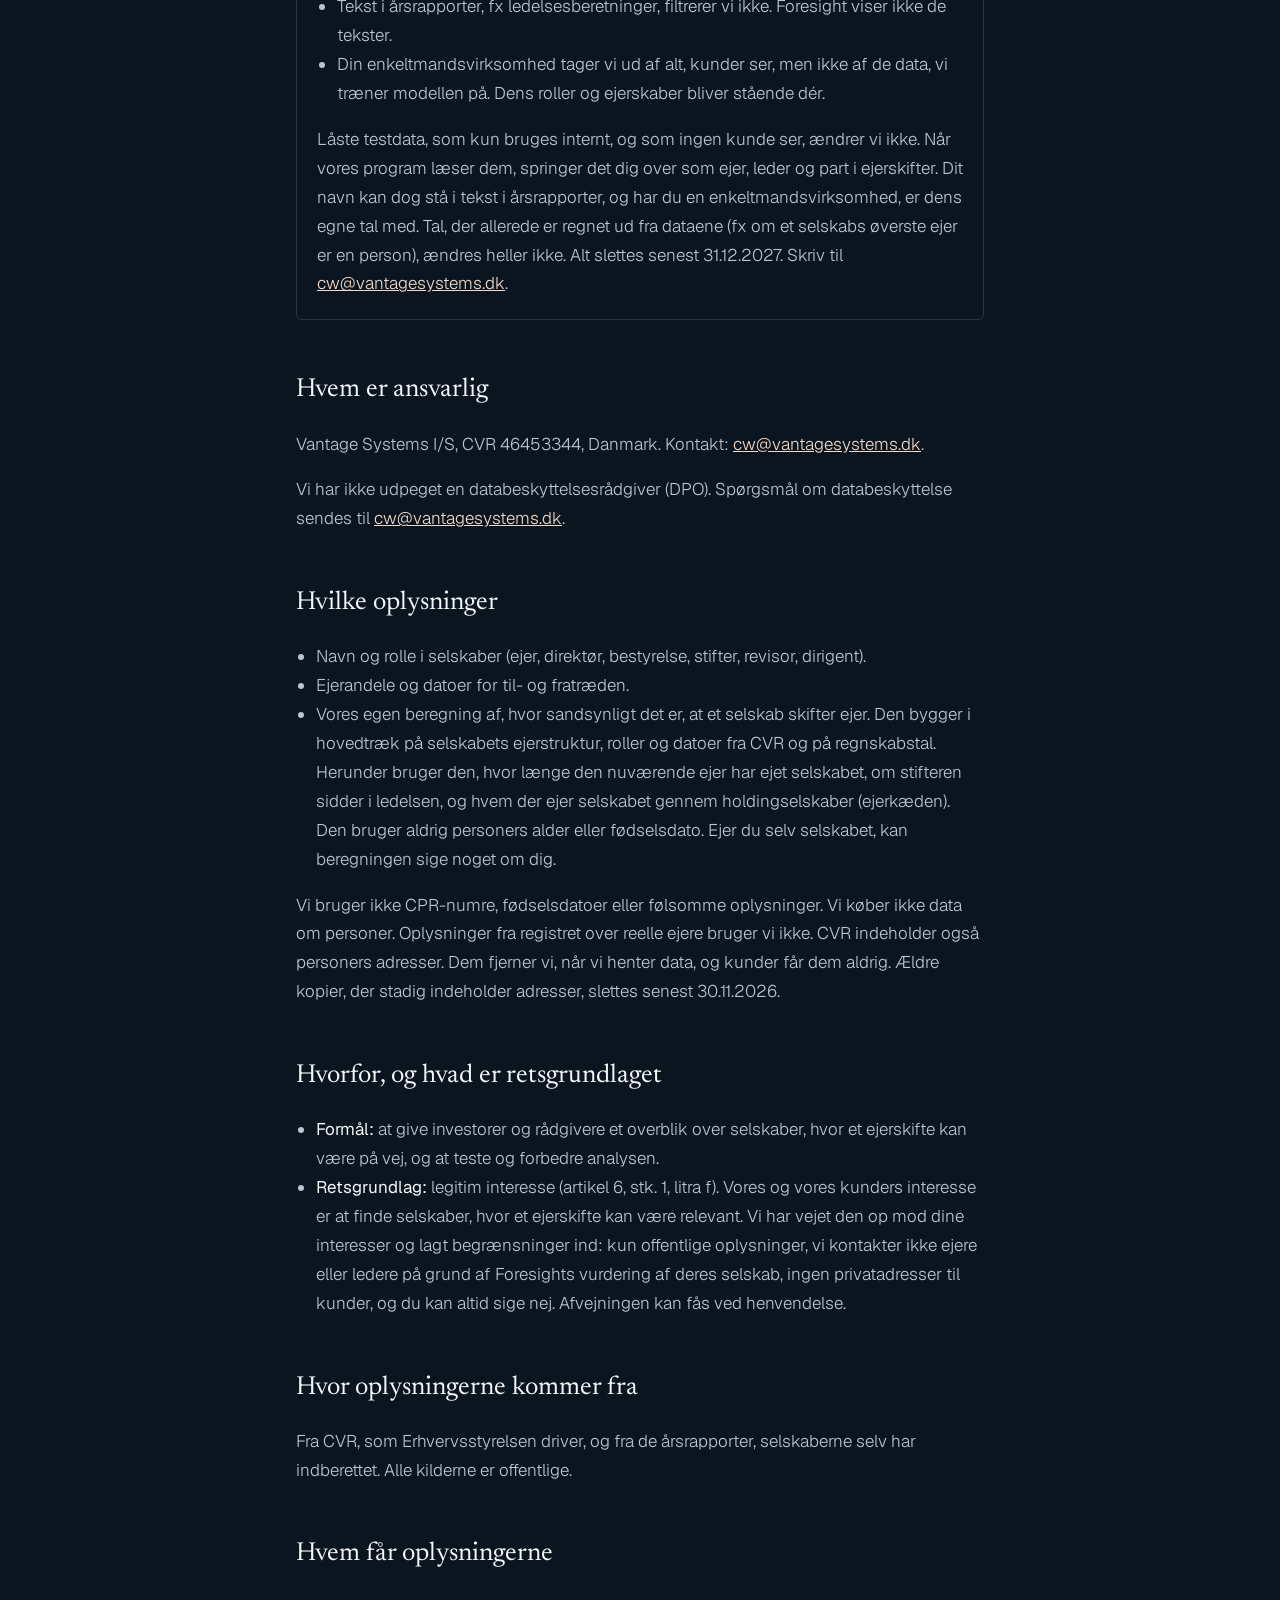
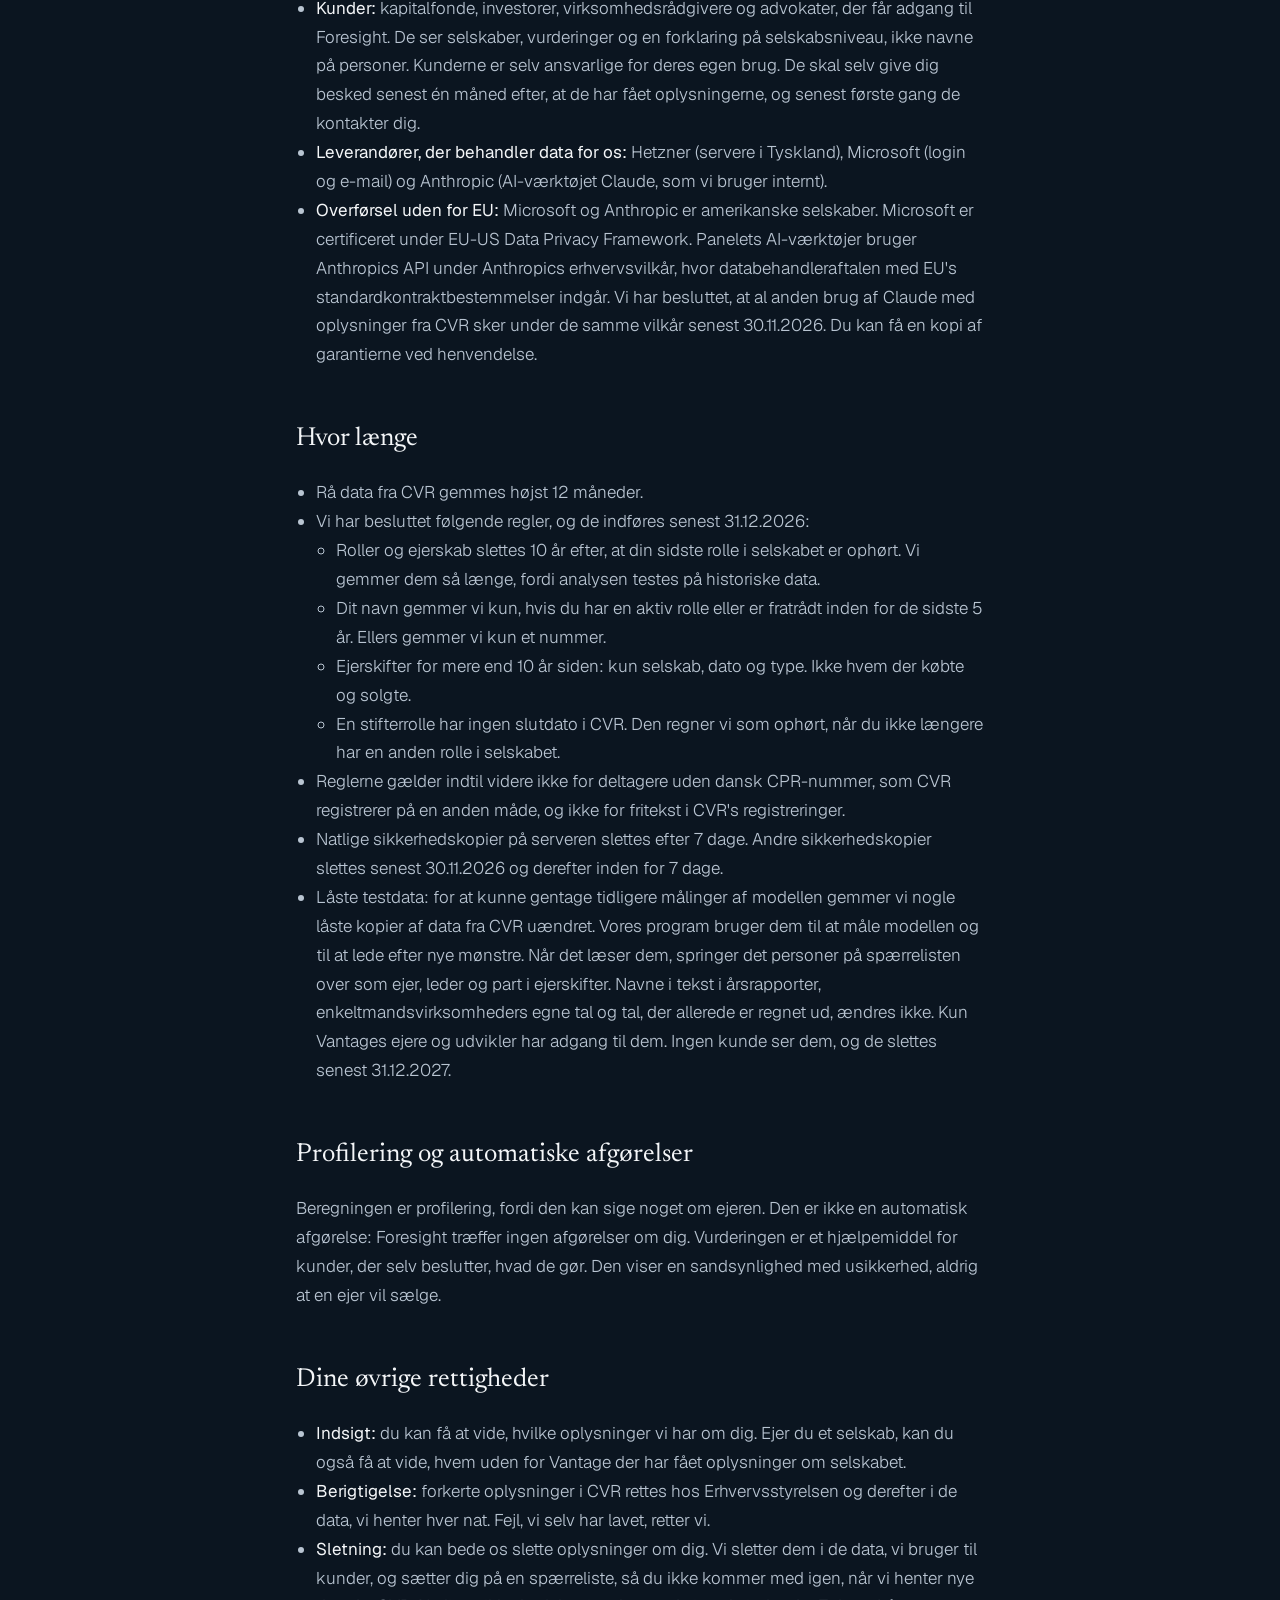
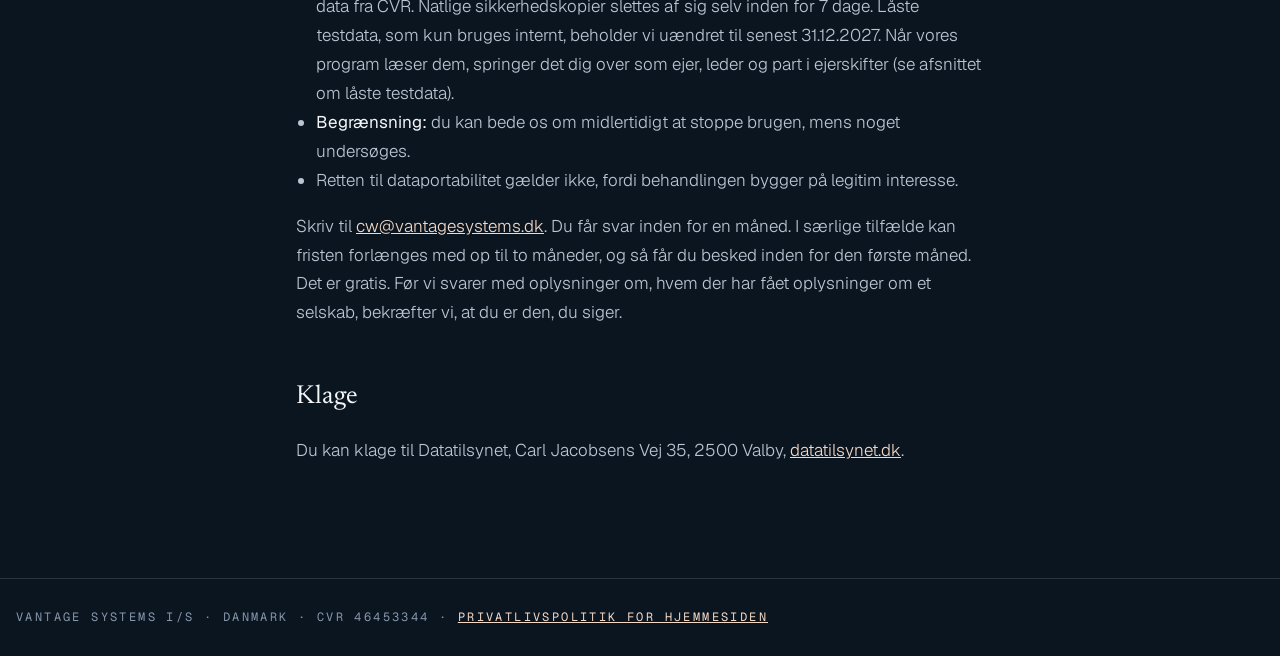
==== commit 1d100626: "CVR-oplysninger: spærrelisten i panelet, holdingreglen og begrænsningerne beskrevet Co-Authored-By: " ====
--- a/cvr-oplysninger.html
+++ b/cvr-oplysninger.html
@@ -33,14 +33,32 @@
 <main class="wrap">
   <span class="mono" style="color:var(--glow)">Til ejere og ledere i CVR</span>
   <h1>Sådan bruger Foresight oplysninger fra CVR</h1>
-  <p class="meta">Senest opdateret 11. november 2026. Vi gennemgår teksten hvert halve år.</p>
+  <p class="meta">Senest opdateret 12. november 2026. Vi gennemgår teksten hvert halve år.</p>
 
   <p>Vantage Systems laver Foresight, en analyse af danske selskaber. Den vurderer, hvor sandsynligt det er, at et selskab skifter ejer inden for de næste år, fx ved et generationsskifte eller et salg. Til det bruger vi oplysninger fra det offentlige virksomhedsregister CVR og fra offentlige årsrapporter. Står du i CVR eller i en offentlig årsrapport som ejer, direktør, bestyrelsesmedlem, stifter, revisor eller dirigent i et selskab, kan vi derfor have oplysninger om dig. Her kan du læse, hvad vi gør, og hvilke rettigheder du har.</p>
   <p>Det drejer sig om over 200.000 personer. At skrive til hver enkelt ville kræve en uforholdsmæssig stor indsats, og derfor giver vi oplysningerne her (databeskyttelsesforordningens artikel 14, stk. 5, litra b). Vores afvejning af det kan fås ved henvendelse.</p>
 
   <div class="boks">
     <h2>Du kan sige nej</h2>
-    <p>Du kan til enhver tid gøre indsigelse mod, at vi bruger oplysninger om dig. Det kræver ingen begrundelse. Så tager vi dig ud af alt, kunder ser, og ud af fremtidig træning af modellen. Selskaber, hvor du er registreret som ejer, vises ikke for kunder. Det gælder også, når vi henter nye data fra CVR: vi tjekker vores spærreliste, før kunder får data. Låste testdata, som kun bruges internt, og som ingen kunde ser, ændrer vi ikke. Når vores program læser dem, springer det dig over som ejer, leder og part i ejerskifter. Dit navn kan dog stå i tekst i årsrapporter, og har du en enkeltmandsvirksomhed, er dens egne tal med. Tal, der allerede er regnet ud fra dataene (fx om et selskabs øverste ejer er en person), ændres heller ikke. Alt slettes senest 31.12.2027. Skriv til <a href="mailto:cw@vantagesystems.dk">cw@vantagesystems.dk</a>.</p>
+    <p>Du kan til enhver tid gøre indsigelse mod, at vi bruger oplysninger om dig. Det kræver ingen begrundelse. Så tager vi dig ud af alt, kunder ser, og ud af fremtidig træning af modellen. Det gælder også, når vi henter nye data fra CVR: vi tjekker vores spærreliste, hver gang vi bygger de data, kunder ser.</p>
+    <p>Sådan gør vi:</p>
+    <ul>
+      <li>Selskaber, du i dag står som ejer af i CVR, vises ikke for kunder, uanset hvor stor din andel er.</li>
+      <li>Selskaber, du ejer gennem holdingselskaber, vises heller ikke, når hvert led i kæden ejes mindst 50 %.</li>
+      <li>Dine egne enkeltmandsvirksomheder slår vi op i CVR og skjuler for kunder ligesom dig selv.</li>
+      <li>Sidder du kun i ledelsen, tager vi dig ud, men selskabet vises stadig.</li>
+      <li>Har du tidligere ejet et selskab, vises selskabet, men dit navn står ikke i ejerhistorikken og ejerskifterne.</li>
+    </ul>
+    <p>Det kan vi ikke:</p>
+    <ul>
+      <li>Står du ikke som ejer i CVR, kan vi ikke se, at du ejer selskabet.</li>
+      <li>Ejer du under 50 % gennem et holdingselskab, vises selskabet. Det gælder også, hvis kæden går gennem et udenlandsk selskab uden ejeroplysninger i CVR.</li>
+      <li>Starter du en ny enkeltmandsvirksomhed efter din indsigelse, tager vi den først med, når du skriver til os.</li>
+      <li>Står dit navn i et revisionsfirmas navn, vises firmanavnet. Står du som revisor i en årsrapport uden CVR-nummer, fanger vi dig ikke altid, fx ved en stavefejl eller hvis kun dit fornavn står der.</li>
+      <li>Tekst i årsrapporter, fx ledelsesberetninger, filtrerer vi ikke. Foresight viser ikke de tekster.</li>
+      <li>Din enkeltmandsvirksomhed tager vi ud af alt, kunder ser, men ikke af de data, vi træner modellen på. Dens roller og ejerskaber bliver stående dér.</li>
+    </ul>
+    <p>Låste testdata, som kun bruges internt, og som ingen kunde ser, ændrer vi ikke. Når vores program læser dem, springer det dig over som ejer, leder og part i ejerskifter. Dit navn kan dog stå i tekst i årsrapporter, og har du en enkeltmandsvirksomhed, er dens egne tal med. Tal, der allerede er regnet ud fra dataene (fx om et selskabs øverste ejer er en person), ændres heller ikke. Alt slettes senest 31.12.2027. Skriv til <a href="mailto:cw@vantagesystems.dk">cw@vantagesystems.dk</a>.</p>
   </div>
 
   <h2>Hvem er ansvarlig</h2>
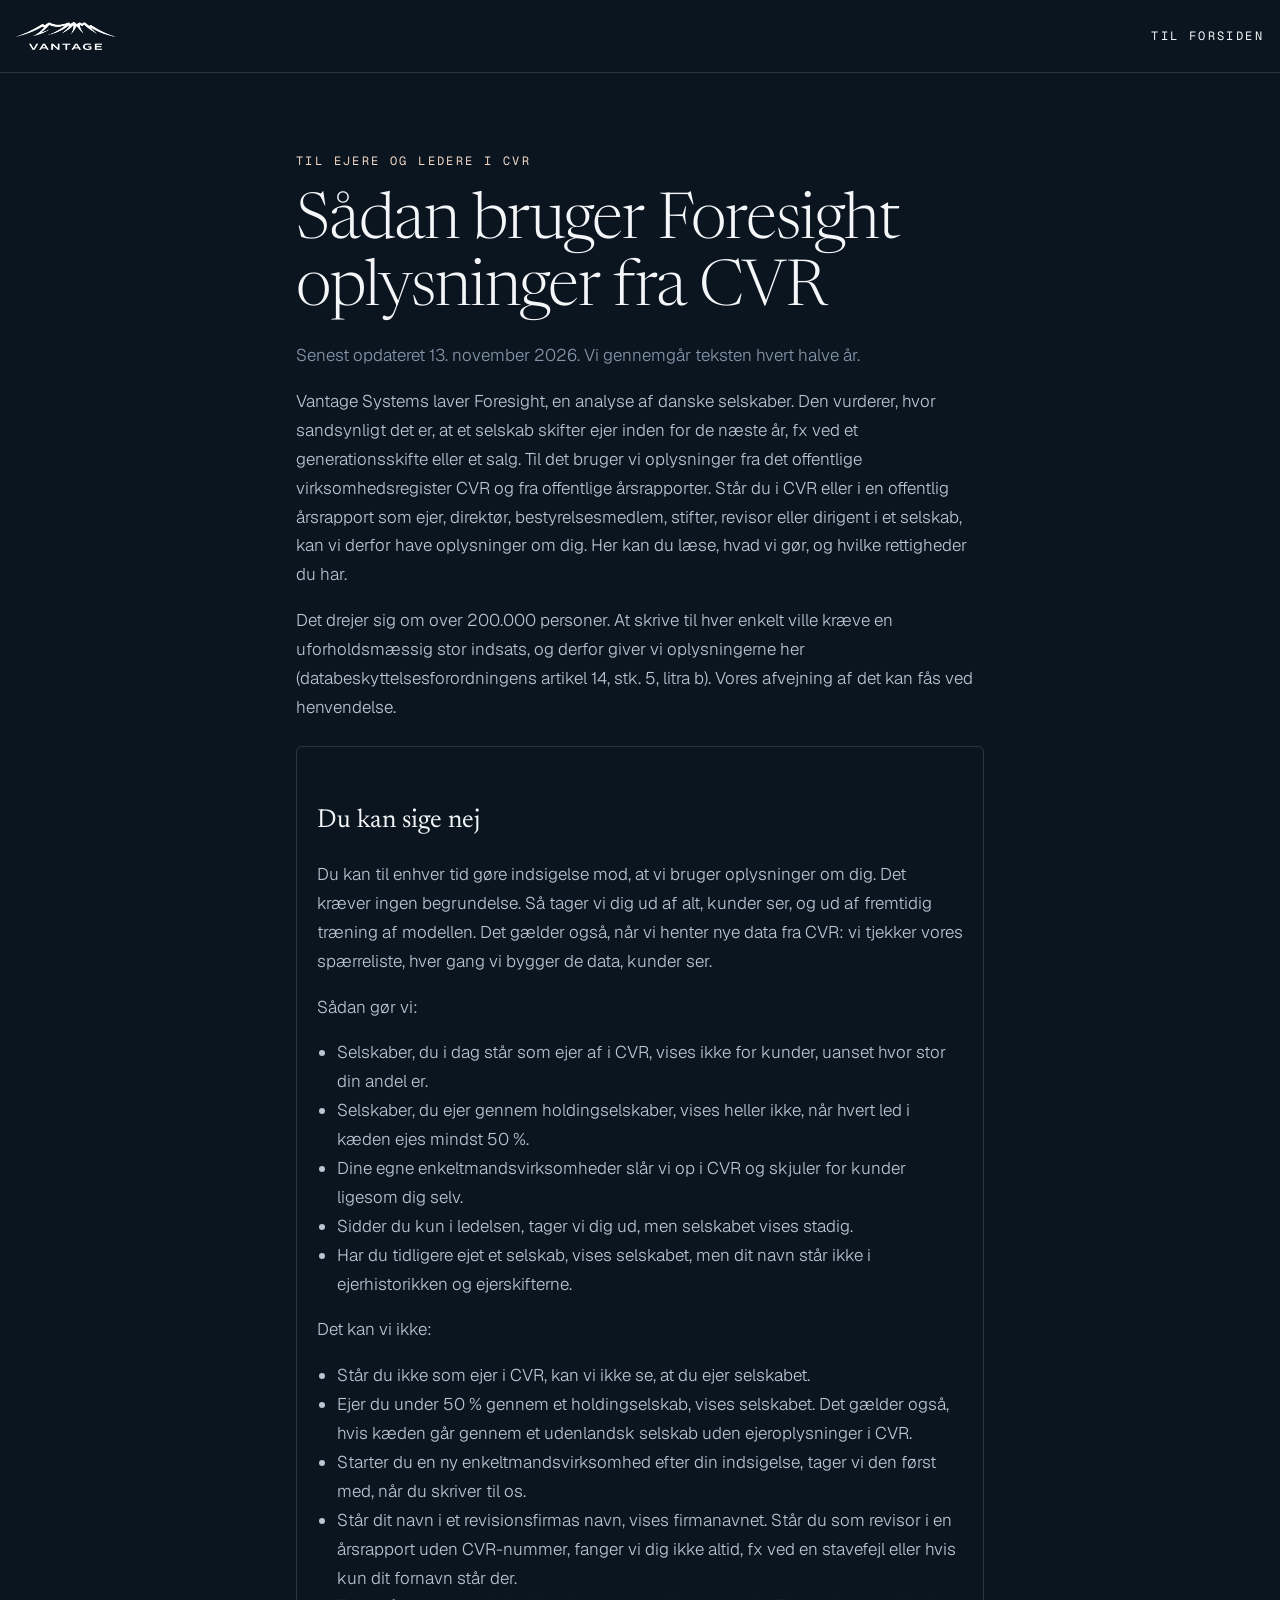
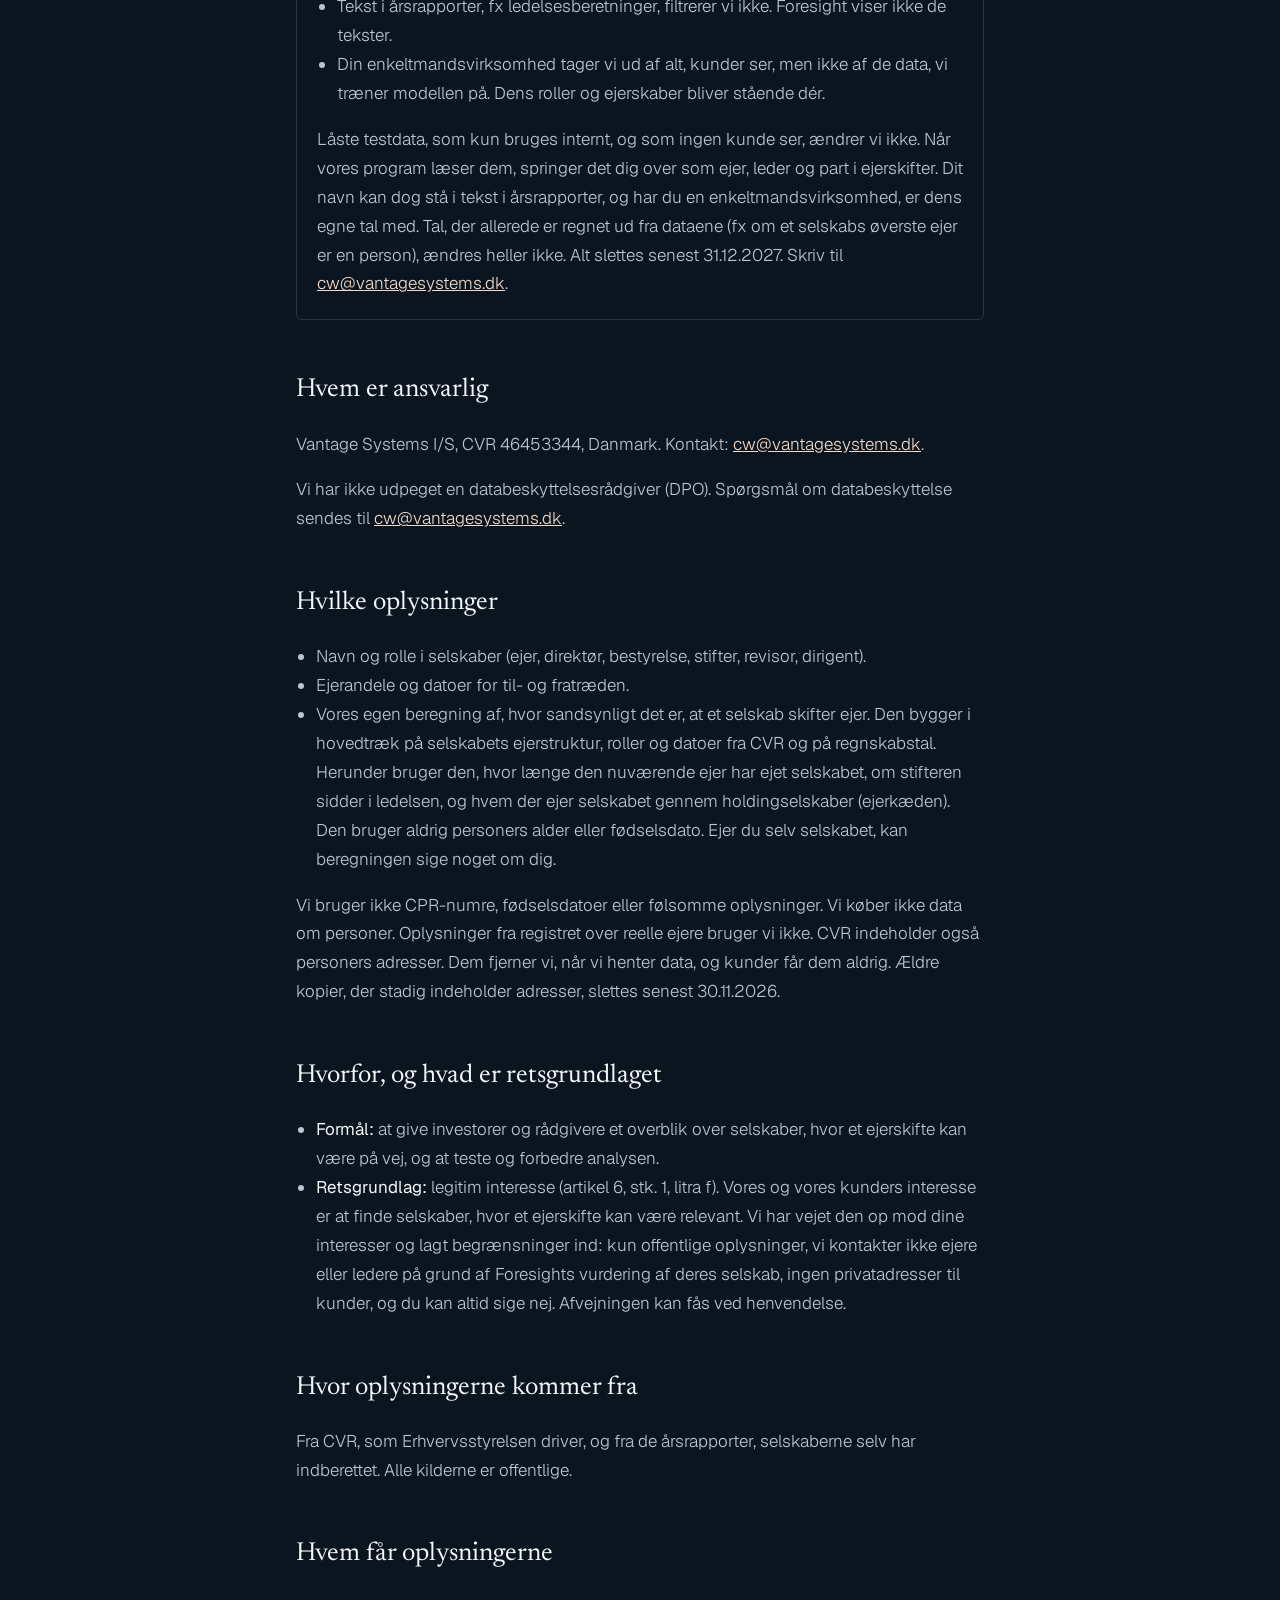
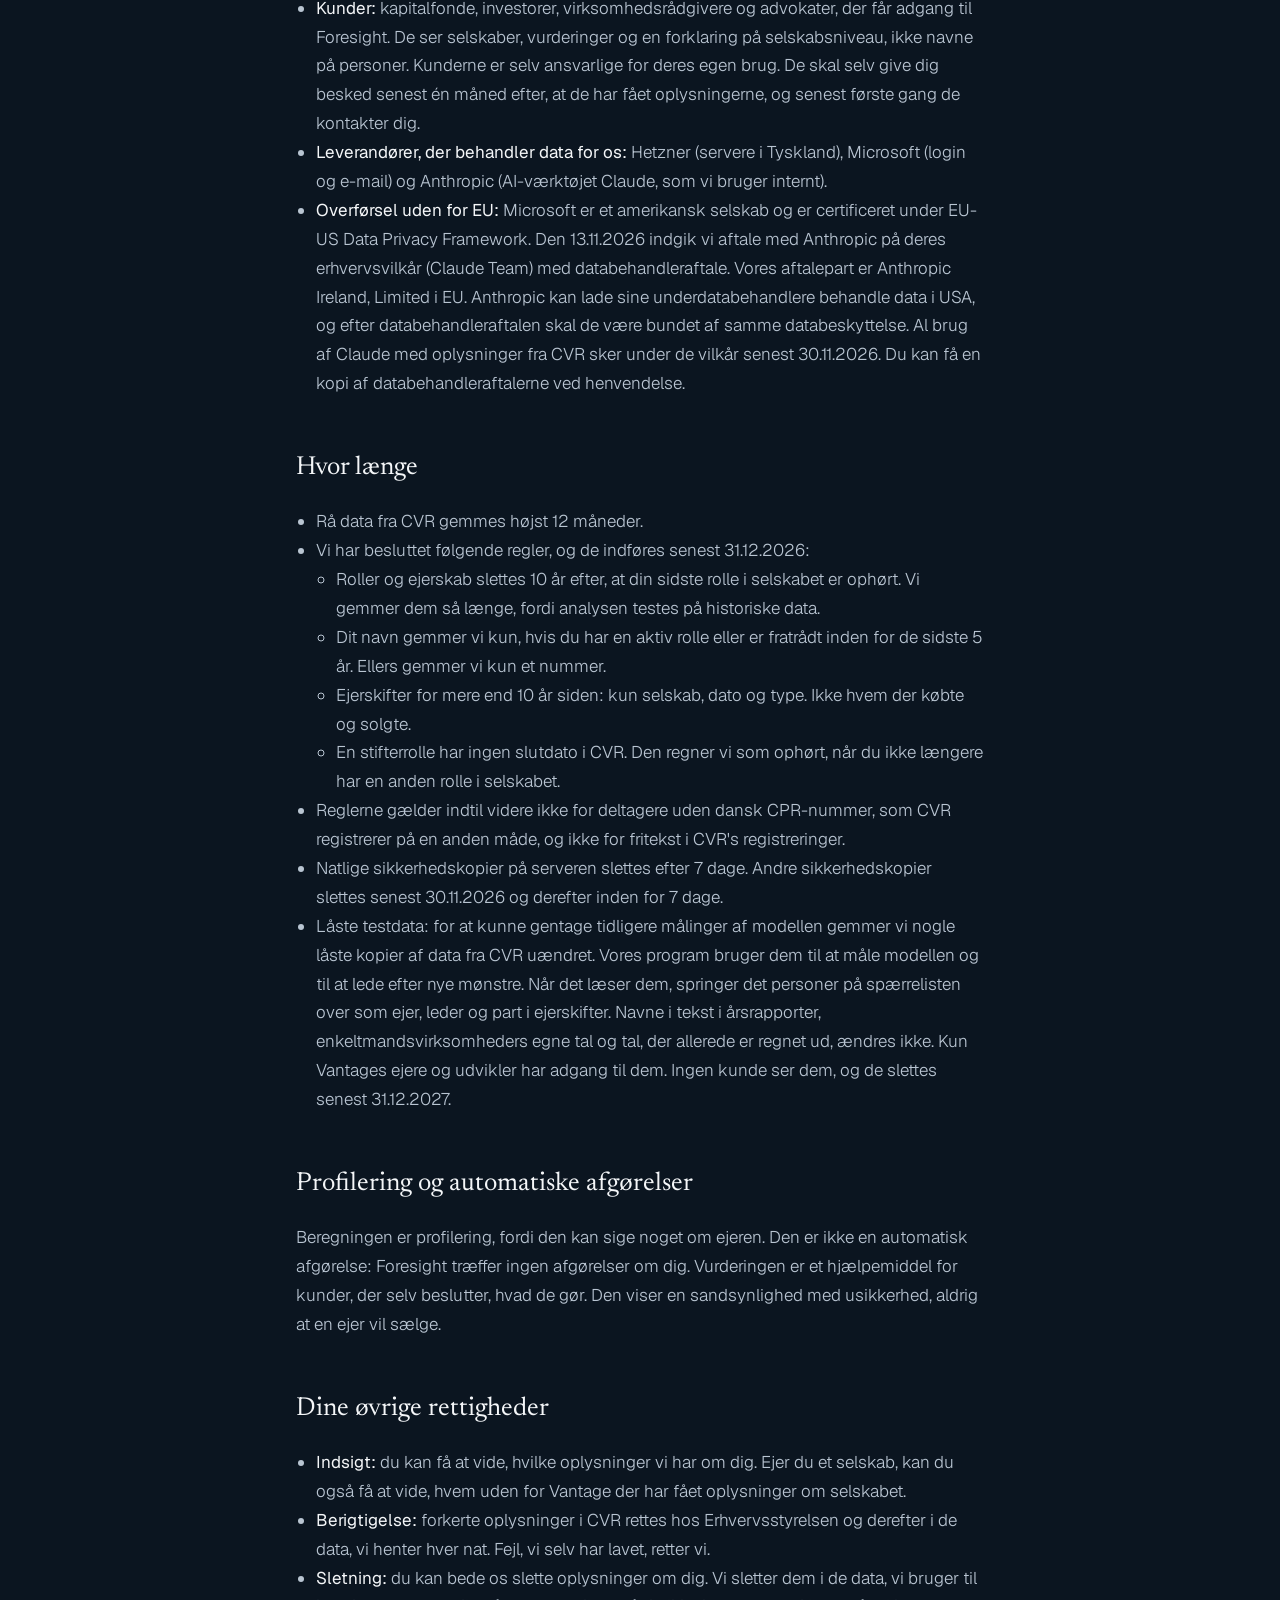
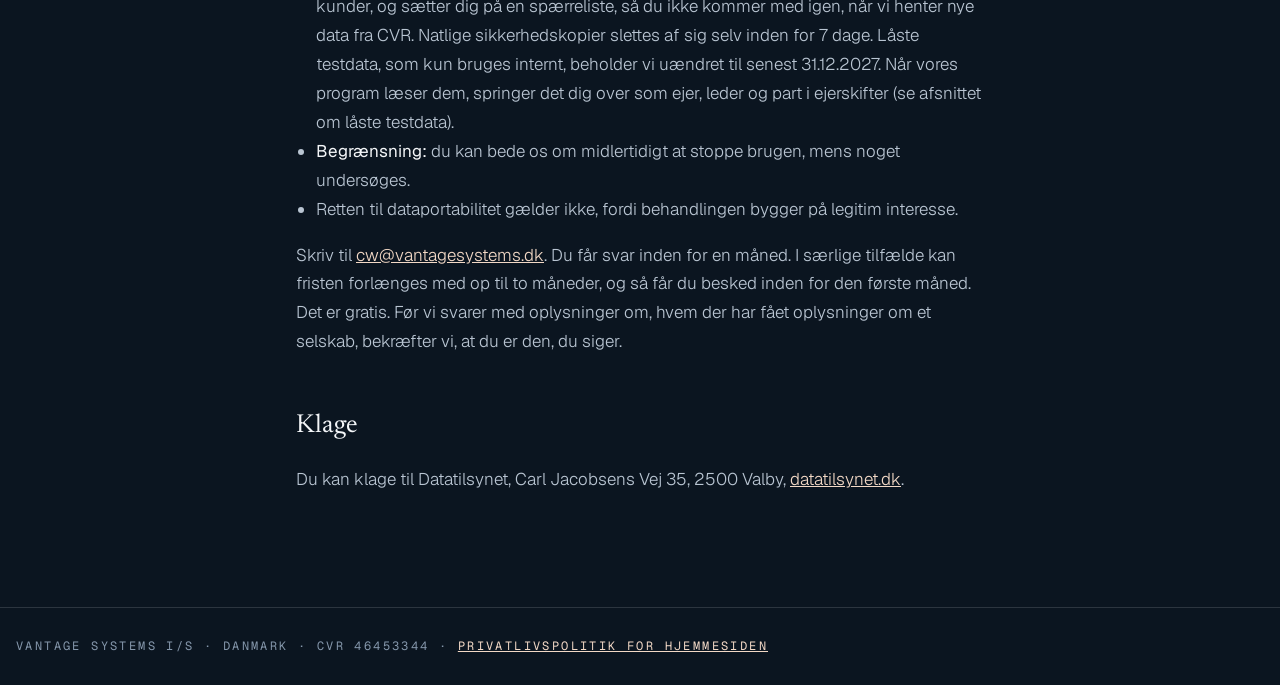
==== commit 6f799ff9: "CVR-oplysninger: aftale med Anthropic (Claude Team) indgået 13.11, aftalepart Anthropic Ireland, ove" ====
--- a/cvr-oplysninger.html
+++ b/cvr-oplysninger.html
@@ -33,7 +33,7 @@
 <main class="wrap">
   <span class="mono" style="color:var(--glow)">Til ejere og ledere i CVR</span>
   <h1>Sådan bruger Foresight oplysninger fra CVR</h1>
-  <p class="meta">Senest opdateret 12. november 2026. Vi gennemgår teksten hvert halve år.</p>
+  <p class="meta">Senest opdateret 13. november 2026. Vi gennemgår teksten hvert halve år.</p>
 
   <p>Vantage Systems laver Foresight, en analyse af danske selskaber. Den vurderer, hvor sandsynligt det er, at et selskab skifter ejer inden for de næste år, fx ved et generationsskifte eller et salg. Til det bruger vi oplysninger fra det offentlige virksomhedsregister CVR og fra offentlige årsrapporter. Står du i CVR eller i en offentlig årsrapport som ejer, direktør, bestyrelsesmedlem, stifter, revisor eller dirigent i et selskab, kan vi derfor have oplysninger om dig. Her kan du læse, hvad vi gør, og hvilke rettigheder du har.</p>
   <p>Det drejer sig om over 200.000 personer. At skrive til hver enkelt ville kræve en uforholdsmæssig stor indsats, og derfor giver vi oplysningerne her (databeskyttelsesforordningens artikel 14, stk. 5, litra b). Vores afvejning af det kan fås ved henvendelse.</p>
@@ -86,7 +86,7 @@
   <ul>
     <li><strong>Kunder:</strong> kapitalfonde, investorer, virksomhedsrådgivere og advokater, der får adgang til Foresight. De ser selskaber, vurderinger og en forklaring på selskabsniveau, ikke navne på personer. Kunderne er selv ansvarlige for deres egen brug. De skal selv give dig besked senest én måned efter, at de har fået oplysningerne, og senest første gang de kontakter dig.</li>
     <li><strong>Leverandører, der behandler data for os:</strong> Hetzner (servere i Tyskland), Microsoft (login og e-mail) og Anthropic (AI-værktøjet Claude, som vi bruger internt).</li>
-    <li><strong>Overførsel uden for EU:</strong> Microsoft og Anthropic er amerikanske selskaber. Microsoft er certificeret under EU-US Data Privacy Framework. Panelets AI-værktøjer bruger Anthropics API under Anthropics erhvervsvilkår, hvor databehandleraftalen med EU's standardkontraktbestemmelser indgår. Vi har besluttet, at al anden brug af Claude med oplysninger fra CVR sker under de samme vilkår senest 30.11.2026. Du kan få en kopi af garantierne ved henvendelse.</li>
+    <li><strong>Overførsel uden for EU:</strong> Microsoft er et amerikansk selskab og er certificeret under EU-US Data Privacy Framework. Den 13.11.2026 indgik vi aftale med Anthropic på deres erhvervsvilkår (Claude Team) med databehandleraftale. Vores aftalepart er Anthropic Ireland, Limited i EU. Anthropic kan lade sine underdatabehandlere behandle data i USA, og efter databehandleraftalen skal de være bundet af samme databeskyttelse. Al brug af Claude med oplysninger fra CVR sker under de vilkår senest 30.11.2026. Du kan få en kopi af databehandleraftalerne ved henvendelse.</li>
   </ul>
 
   <h2>Hvor længe</h2>
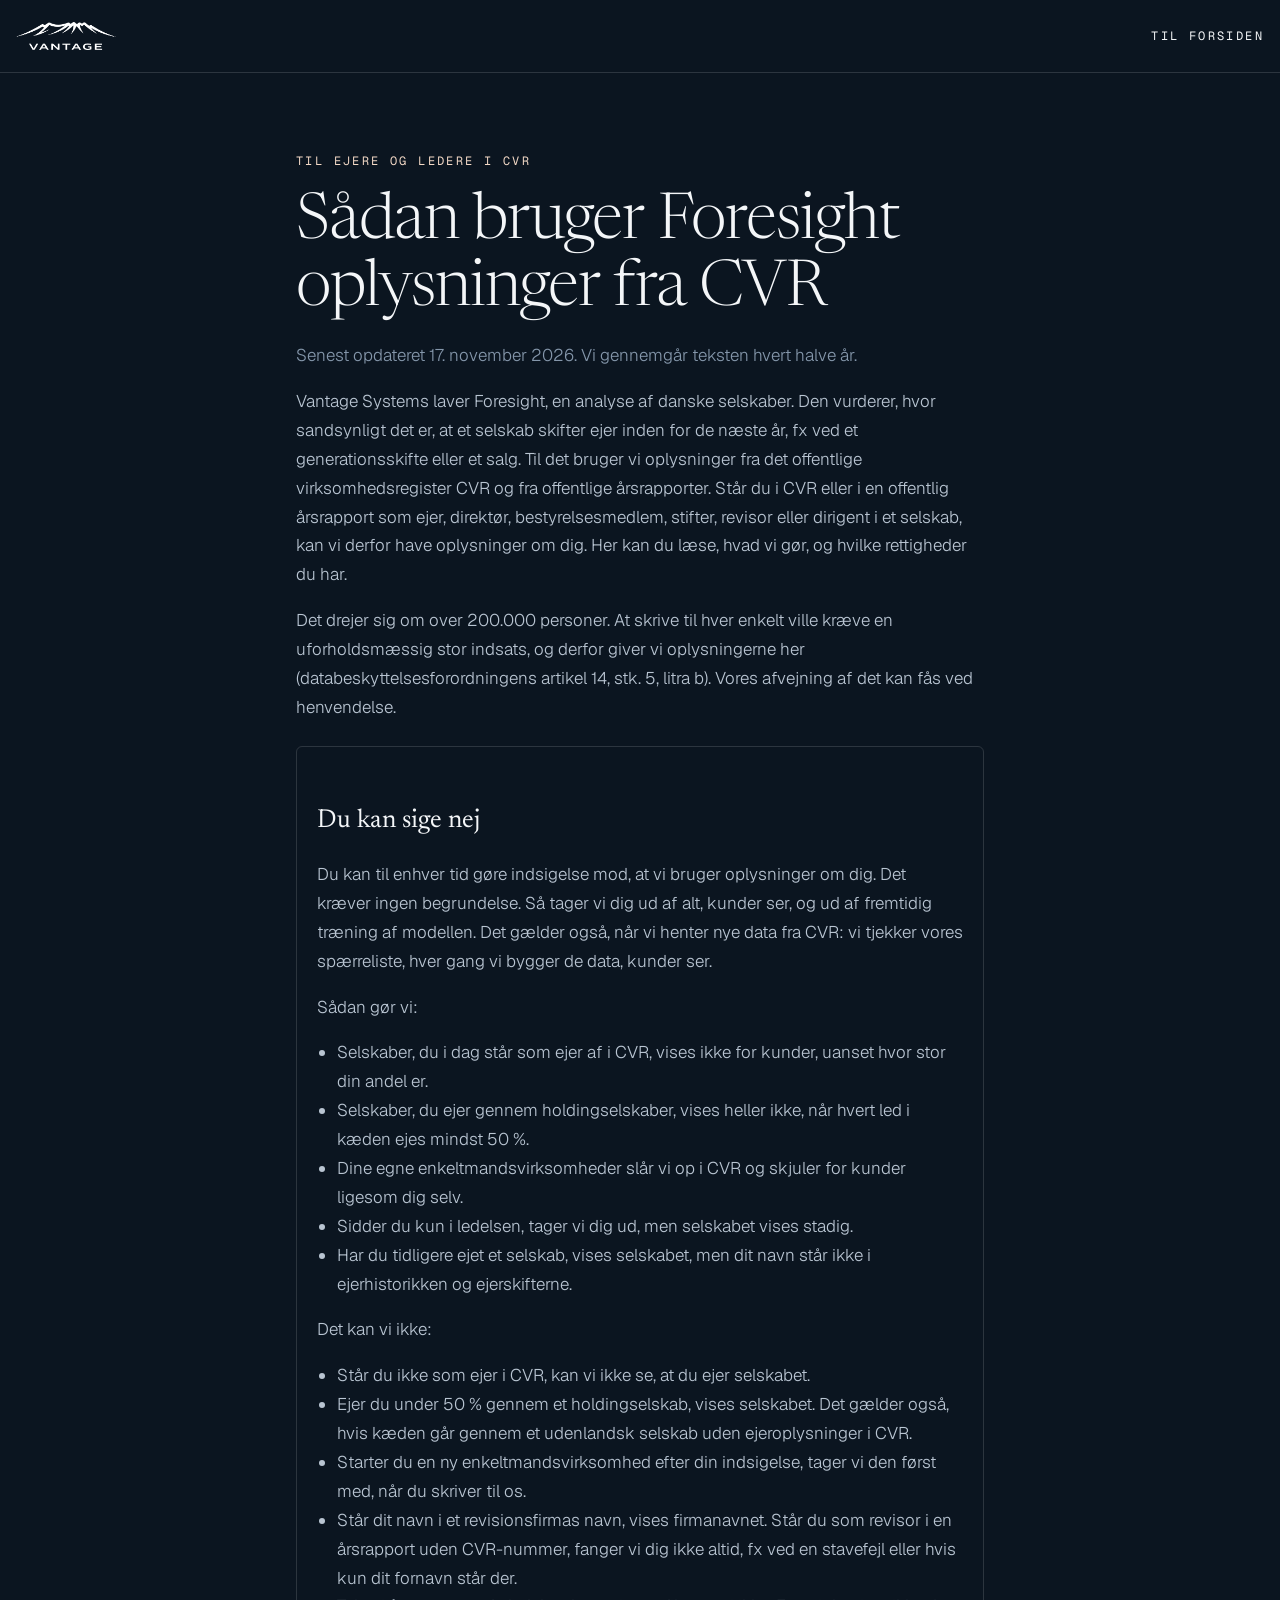
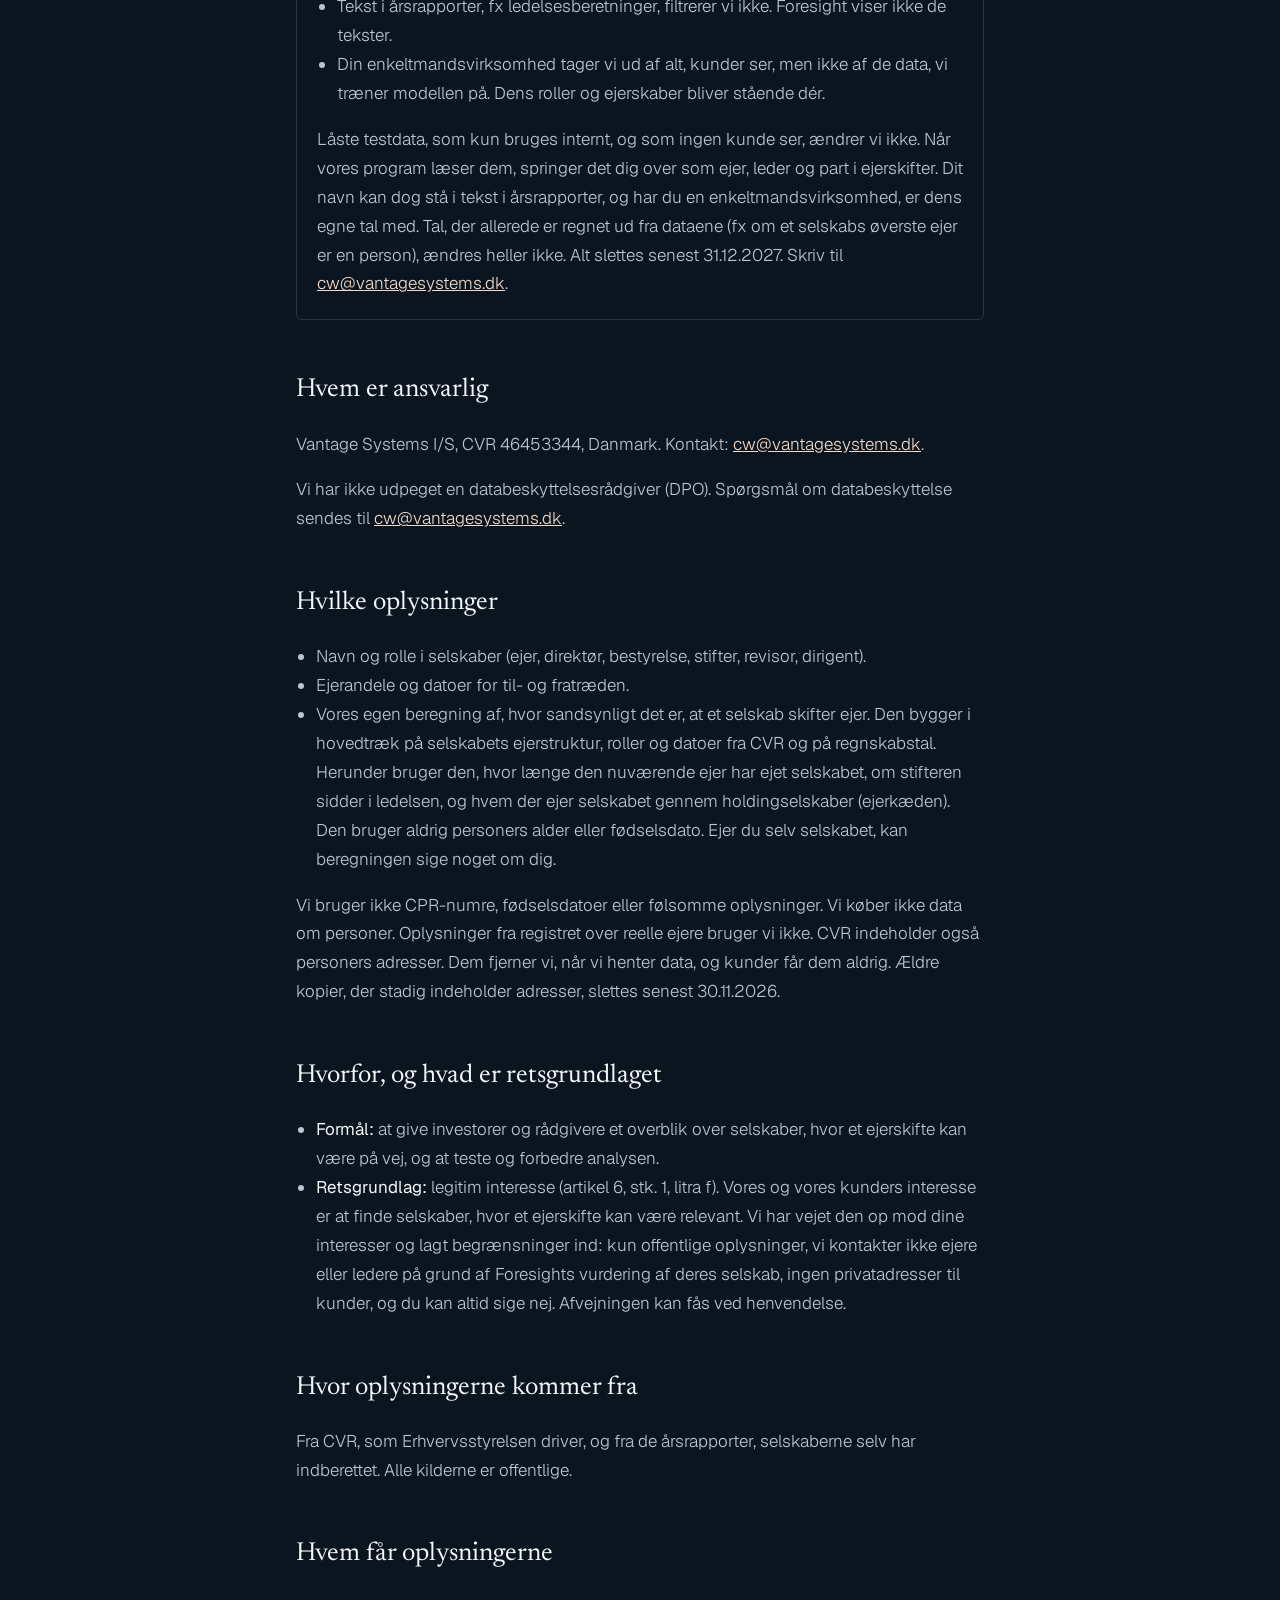
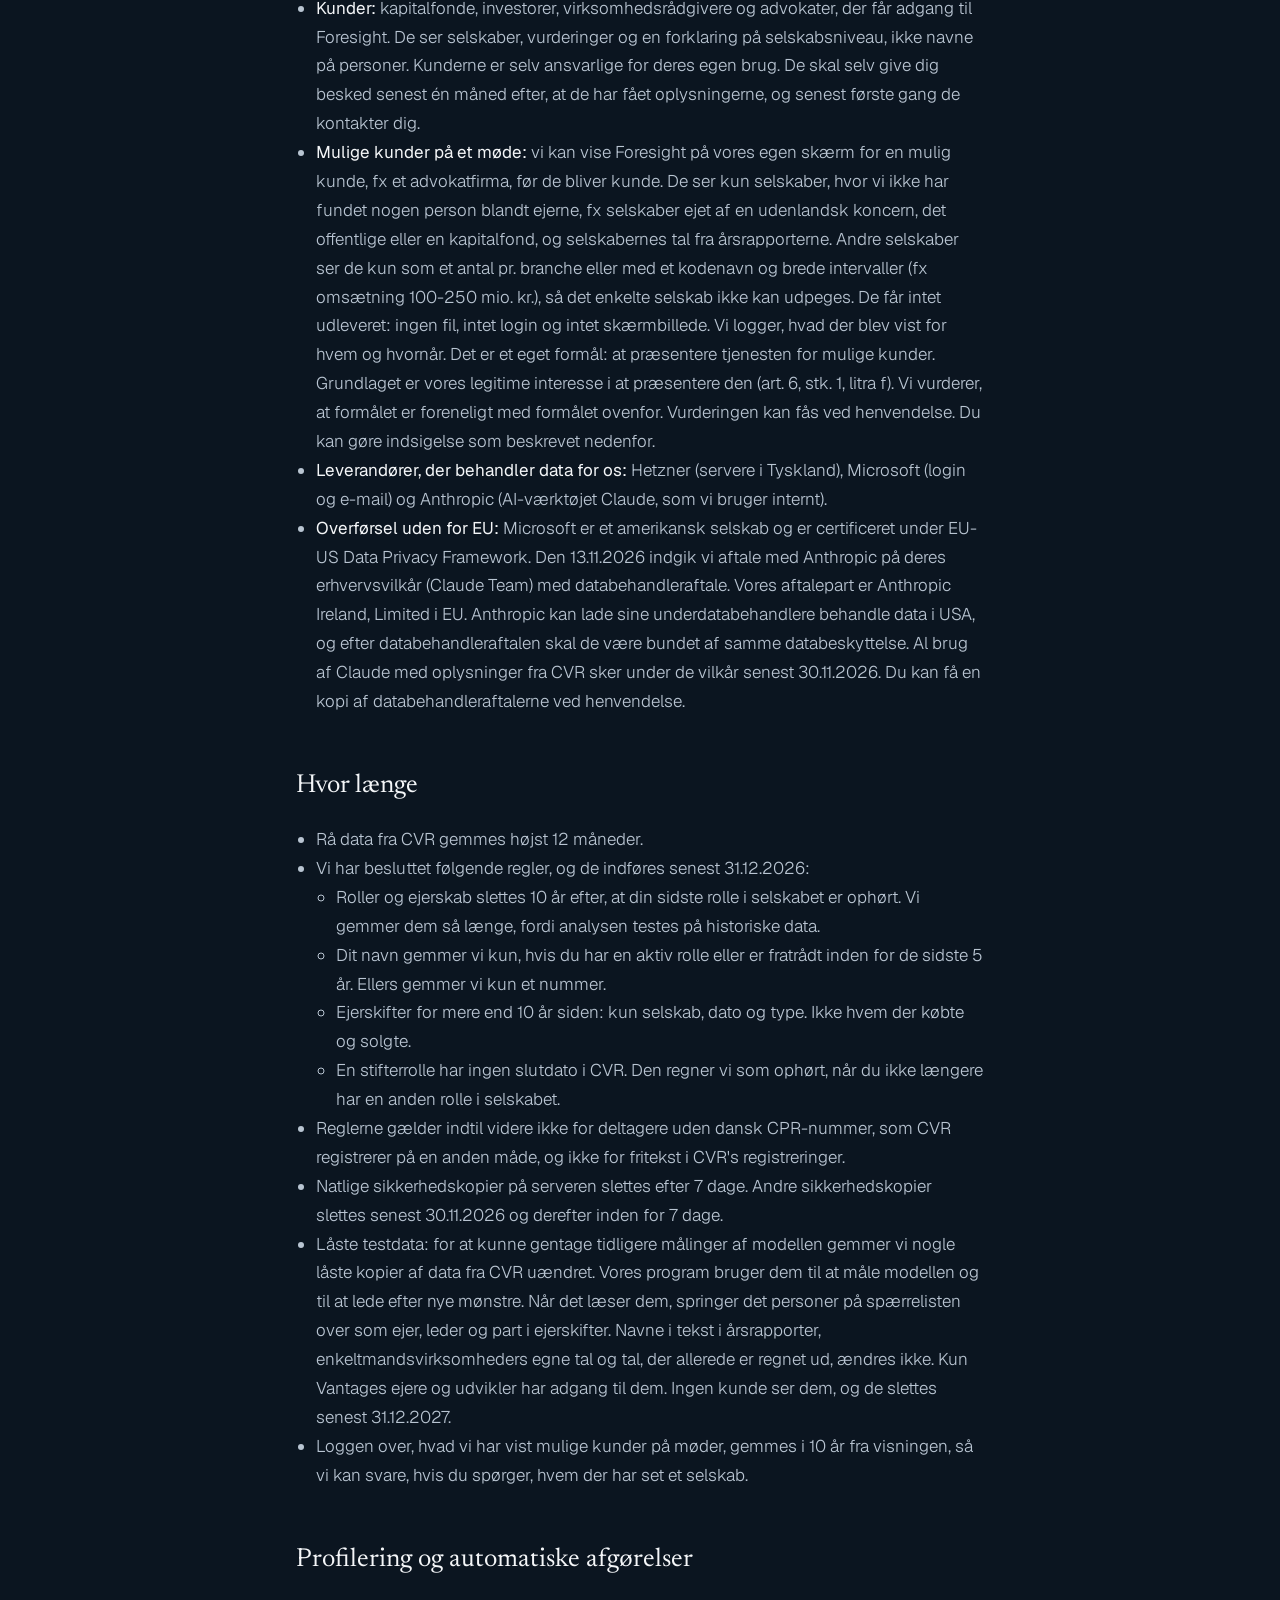
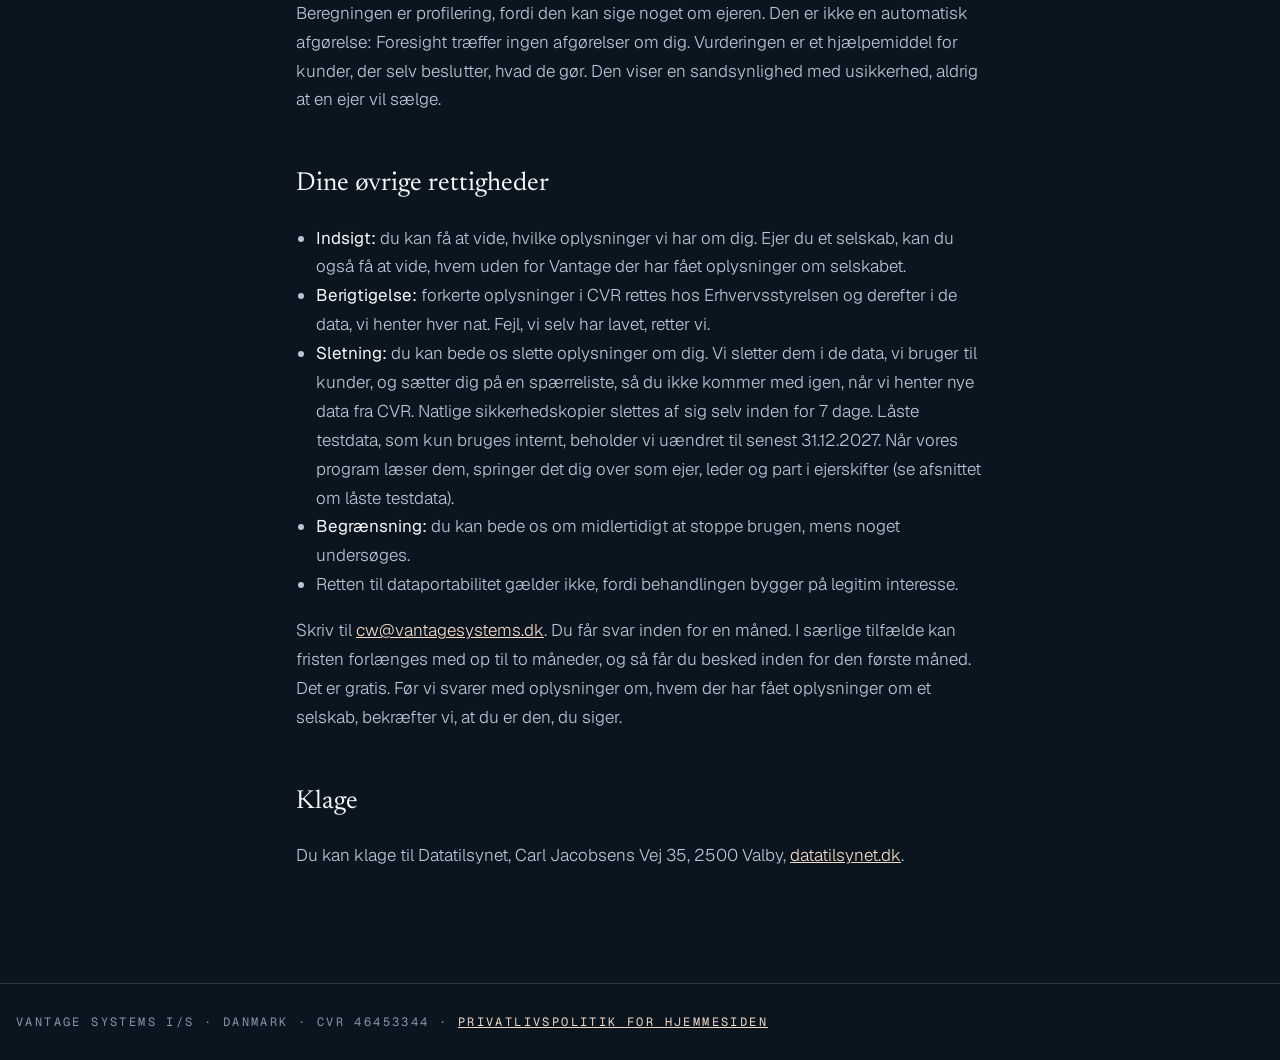
==== commit 20df5d07: "CVR-oplysninger: visning på møder for mulige kunder (modtagere, formål og grundlag) og loggens opbev" ====
--- a/cvr-oplysninger.html
+++ b/cvr-oplysninger.html
@@ -33,7 +33,7 @@
 <main class="wrap">
   <span class="mono" style="color:var(--glow)">Til ejere og ledere i CVR</span>
   <h1>Sådan bruger Foresight oplysninger fra CVR</h1>
-  <p class="meta">Senest opdateret 13. november 2026. Vi gennemgår teksten hvert halve år.</p>
+  <p class="meta">Senest opdateret 17. november 2026. Vi gennemgår teksten hvert halve år.</p>
 
   <p>Vantage Systems laver Foresight, en analyse af danske selskaber. Den vurderer, hvor sandsynligt det er, at et selskab skifter ejer inden for de næste år, fx ved et generationsskifte eller et salg. Til det bruger vi oplysninger fra det offentlige virksomhedsregister CVR og fra offentlige årsrapporter. Står du i CVR eller i en offentlig årsrapport som ejer, direktør, bestyrelsesmedlem, stifter, revisor eller dirigent i et selskab, kan vi derfor have oplysninger om dig. Her kan du læse, hvad vi gør, og hvilke rettigheder du har.</p>
   <p>Det drejer sig om over 200.000 personer. At skrive til hver enkelt ville kræve en uforholdsmæssig stor indsats, og derfor giver vi oplysningerne her (databeskyttelsesforordningens artikel 14, stk. 5, litra b). Vores afvejning af det kan fås ved henvendelse.</p>
@@ -85,6 +85,7 @@
   <h2>Hvem får oplysningerne</h2>
   <ul>
     <li><strong>Kunder:</strong> kapitalfonde, investorer, virksomhedsrådgivere og advokater, der får adgang til Foresight. De ser selskaber, vurderinger og en forklaring på selskabsniveau, ikke navne på personer. Kunderne er selv ansvarlige for deres egen brug. De skal selv give dig besked senest én måned efter, at de har fået oplysningerne, og senest første gang de kontakter dig.</li>
+    <li><strong>Mulige kunder på et møde:</strong> vi kan vise Foresight på vores egen skærm for en mulig kunde, fx et advokatfirma, før de bliver kunde. De ser kun selskaber, hvor vi ikke har fundet nogen person blandt ejerne, fx selskaber ejet af en udenlandsk koncern, det offentlige eller en kapitalfond, og selskabernes tal fra årsrapporterne. Andre selskaber ser de kun som et antal pr. branche eller med et kodenavn og brede intervaller (fx omsætning 100-250 mio. kr.), så det enkelte selskab ikke kan udpeges. De får intet udleveret: ingen fil, intet login og intet skærmbillede. Vi logger, hvad der blev vist for hvem og hvornår. Det er et eget formål: at præsentere tjenesten for mulige kunder. Grundlaget er vores legitime interesse i at præsentere den (art. 6, stk. 1, litra f). Vi vurderer, at formålet er foreneligt med formålet ovenfor. Vurderingen kan fås ved henvendelse. Du kan gøre indsigelse som beskrevet nedenfor.</li>
     <li><strong>Leverandører, der behandler data for os:</strong> Hetzner (servere i Tyskland), Microsoft (login og e-mail) og Anthropic (AI-værktøjet Claude, som vi bruger internt).</li>
     <li><strong>Overførsel uden for EU:</strong> Microsoft er et amerikansk selskab og er certificeret under EU-US Data Privacy Framework. Den 13.11.2026 indgik vi aftale med Anthropic på deres erhvervsvilkår (Claude Team) med databehandleraftale. Vores aftalepart er Anthropic Ireland, Limited i EU. Anthropic kan lade sine underdatabehandlere behandle data i USA, og efter databehandleraftalen skal de være bundet af samme databeskyttelse. Al brug af Claude med oplysninger fra CVR sker under de vilkår senest 30.11.2026. Du kan få en kopi af databehandleraftalerne ved henvendelse.</li>
   </ul>
@@ -103,6 +104,7 @@
     <li>Reglerne gælder indtil videre ikke for deltagere uden dansk CPR-nummer, som CVR registrerer på en anden måde, og ikke for fritekst i CVR's registreringer.</li>
     <li>Natlige sikkerhedskopier på serveren slettes efter 7 dage. Andre sikkerhedskopier slettes senest 30.11.2026 og derefter inden for 7 dage.</li>
     <li>Låste testdata: for at kunne gentage tidligere målinger af modellen gemmer vi nogle låste kopier af data fra CVR uændret. Vores program bruger dem til at måle modellen og til at lede efter nye mønstre. Når det læser dem, springer det personer på spærrelisten over som ejer, leder og part i ejerskifter. Navne i tekst i årsrapporter, enkeltmandsvirksomheders egne tal og tal, der allerede er regnet ud, ændres ikke. Kun Vantages ejere og udvikler har adgang til dem. Ingen kunde ser dem, og de slettes senest 31.12.2027.</li>
+    <li>Loggen over, hvad vi har vist mulige kunder på møder, gemmes i 10 år fra visningen, så vi kan svare, hvis du spørger, hvem der har set et selskab.</li>
   </ul>
 
   <h2>Profilering og automatiske afgørelser</h2>
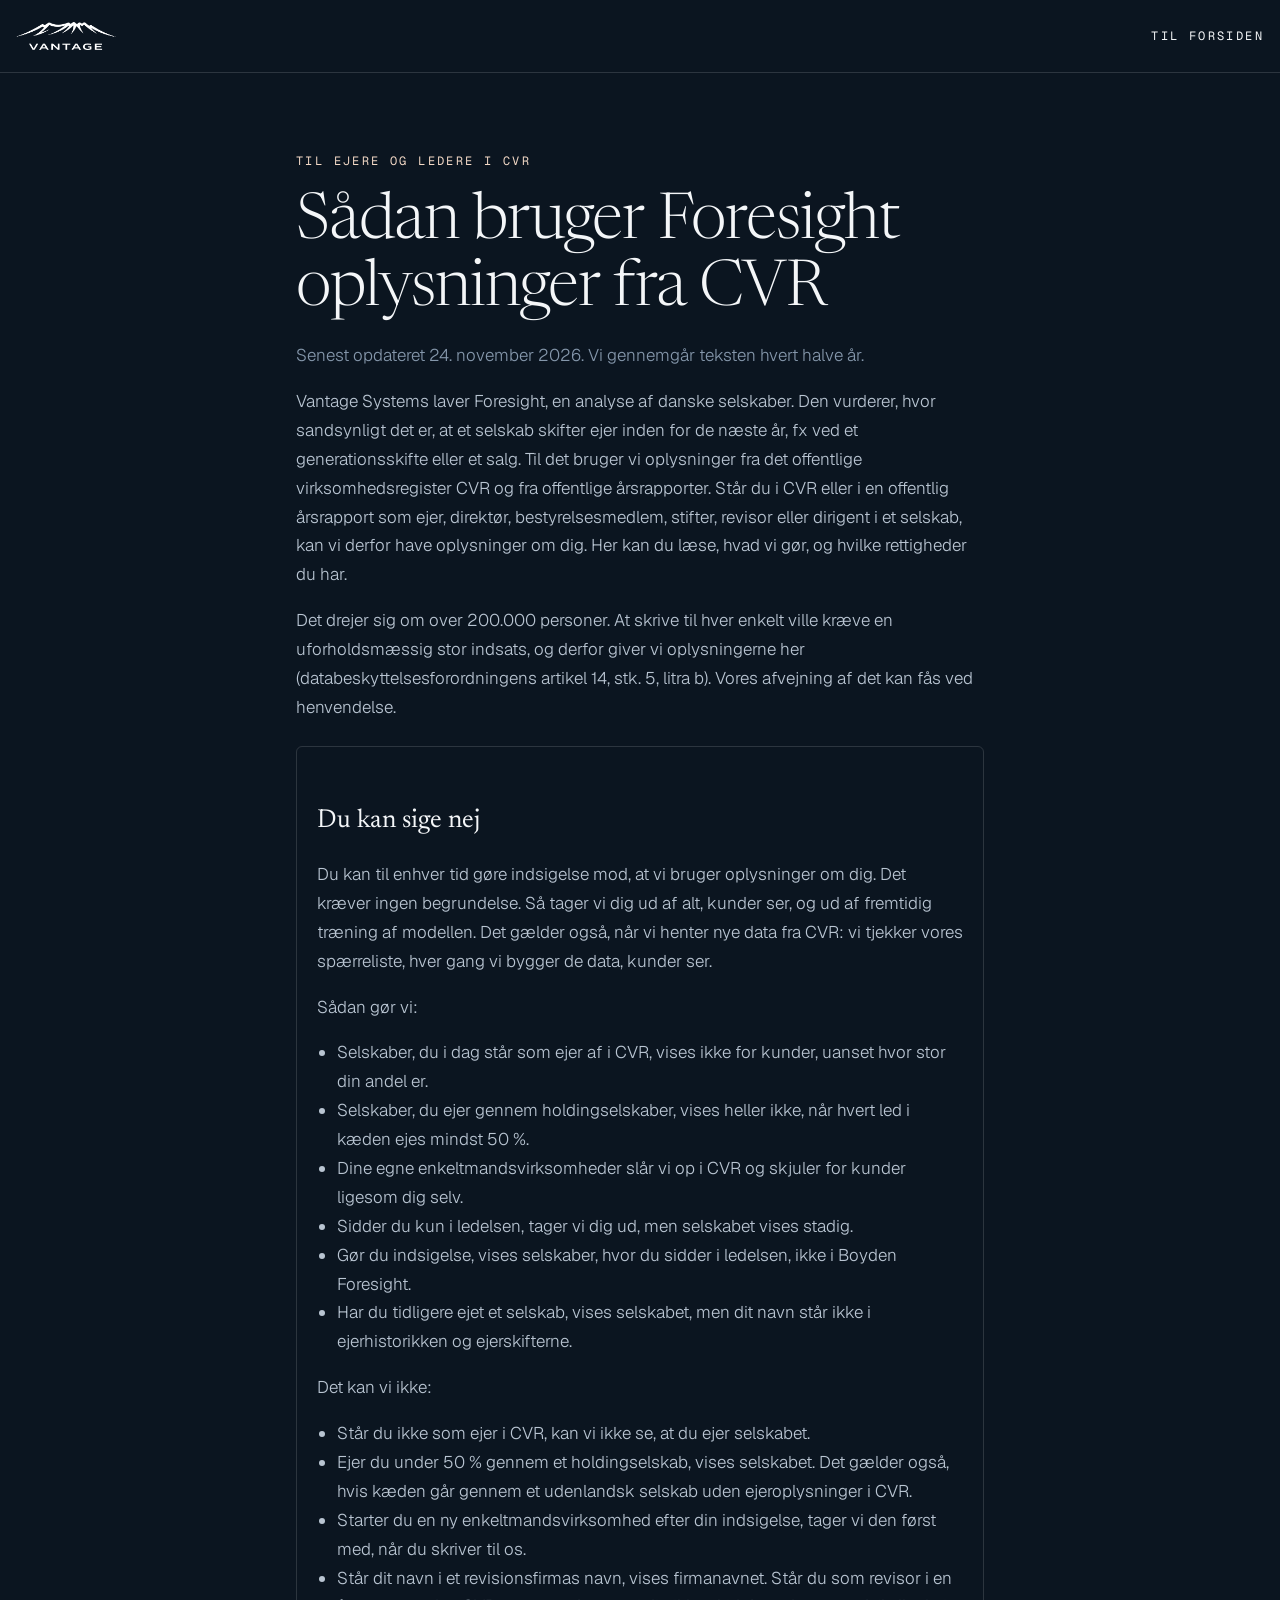
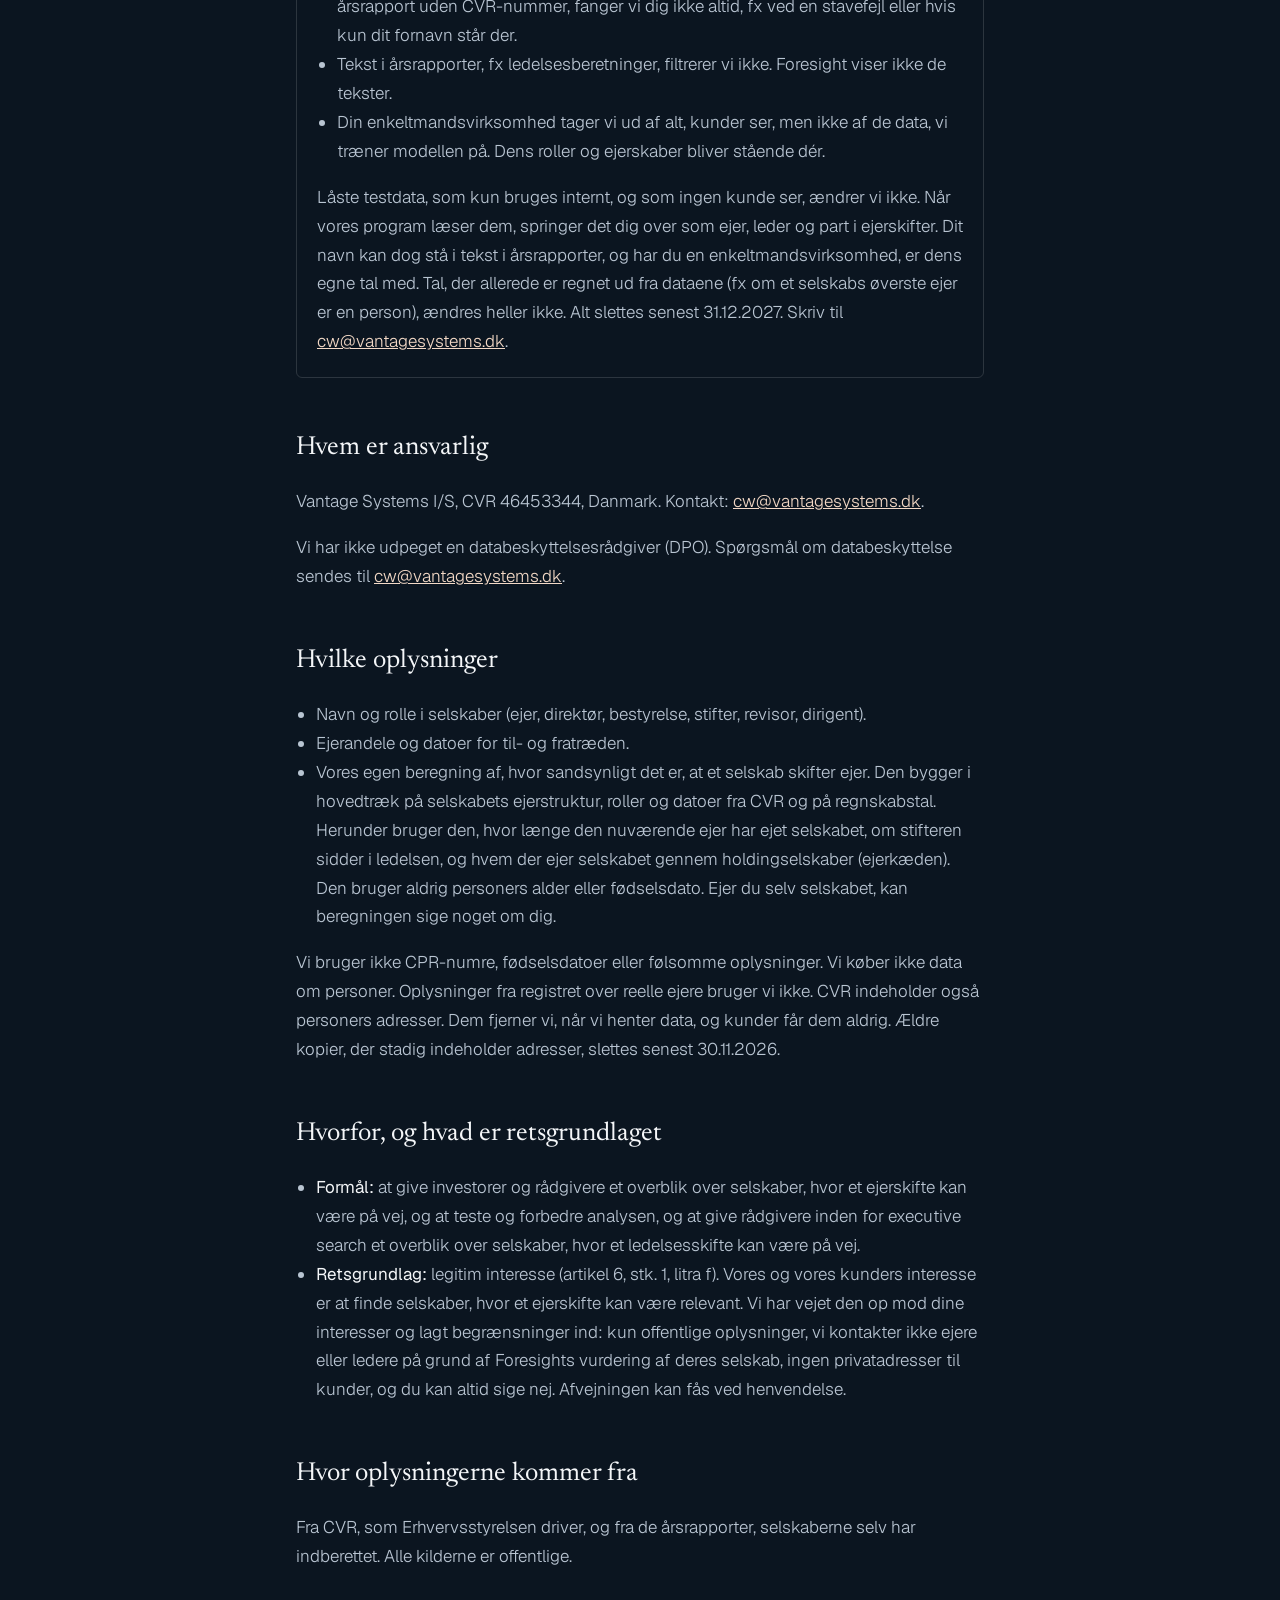
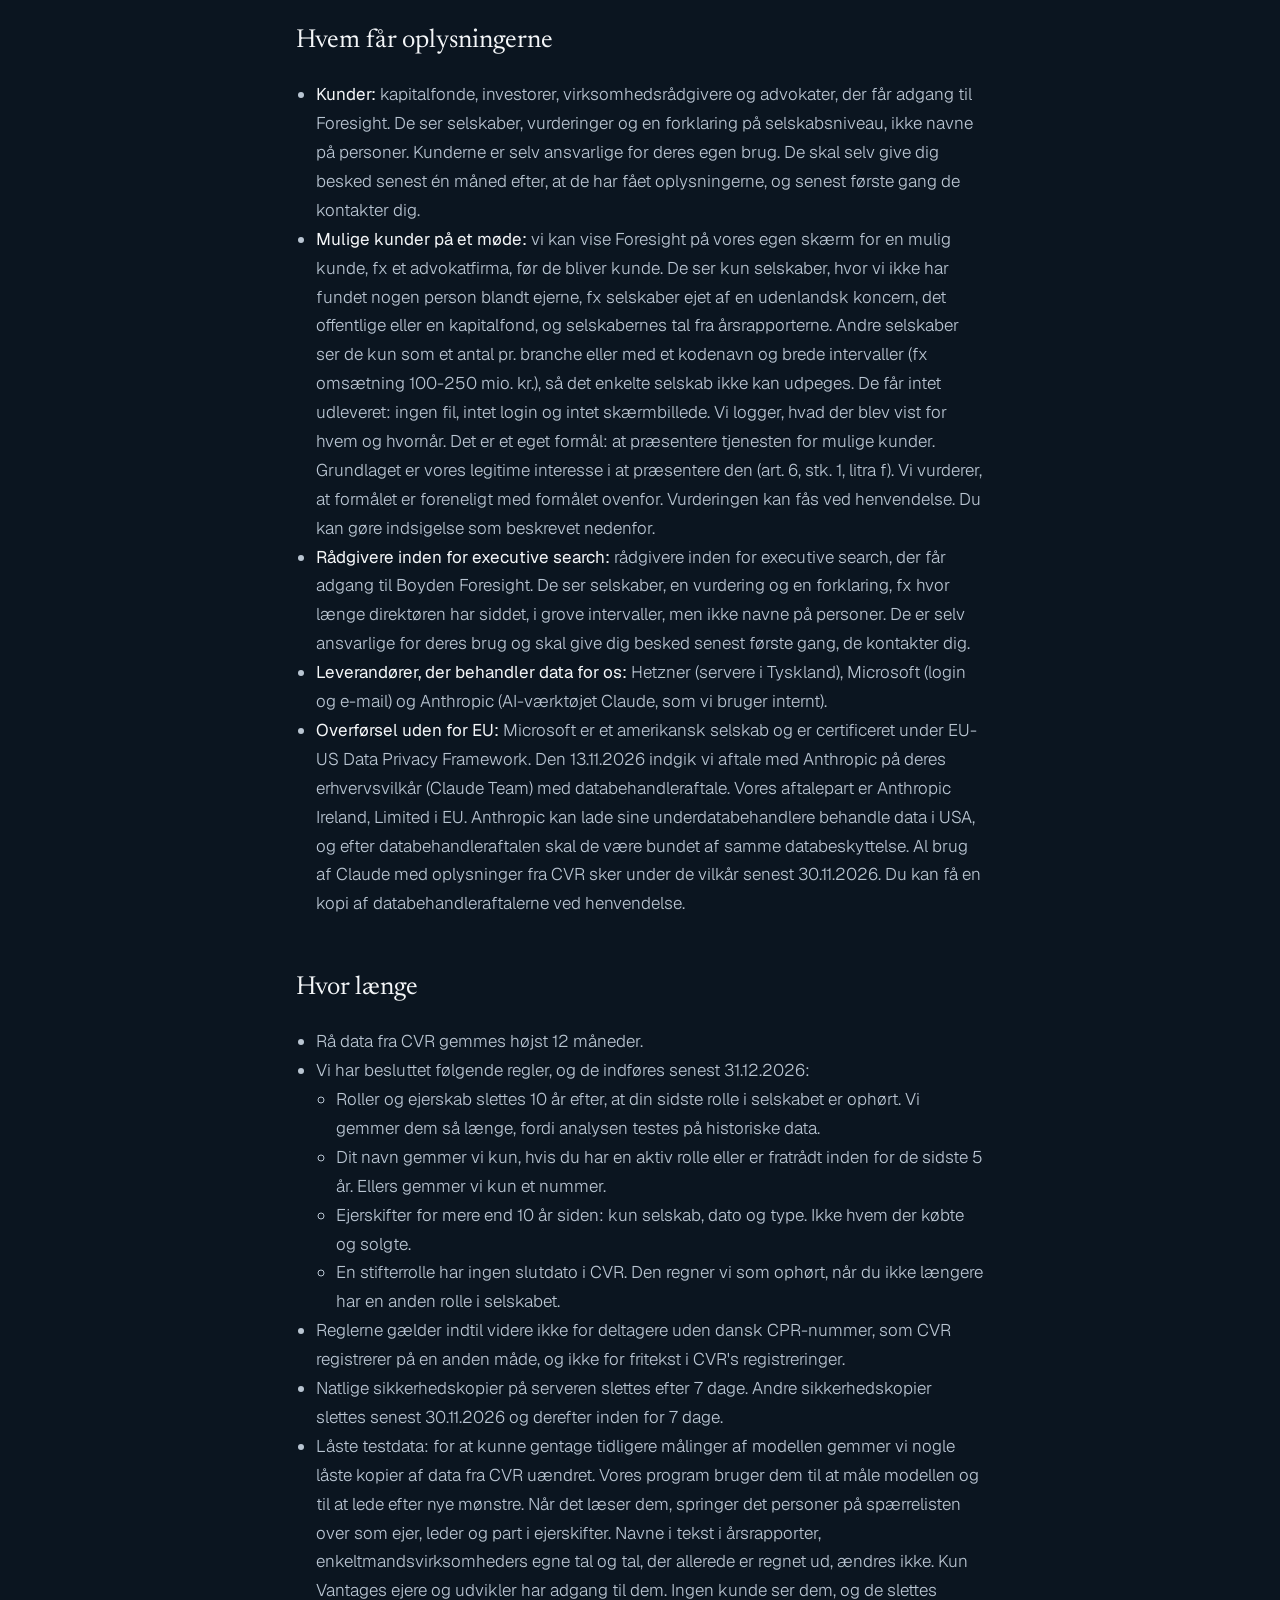
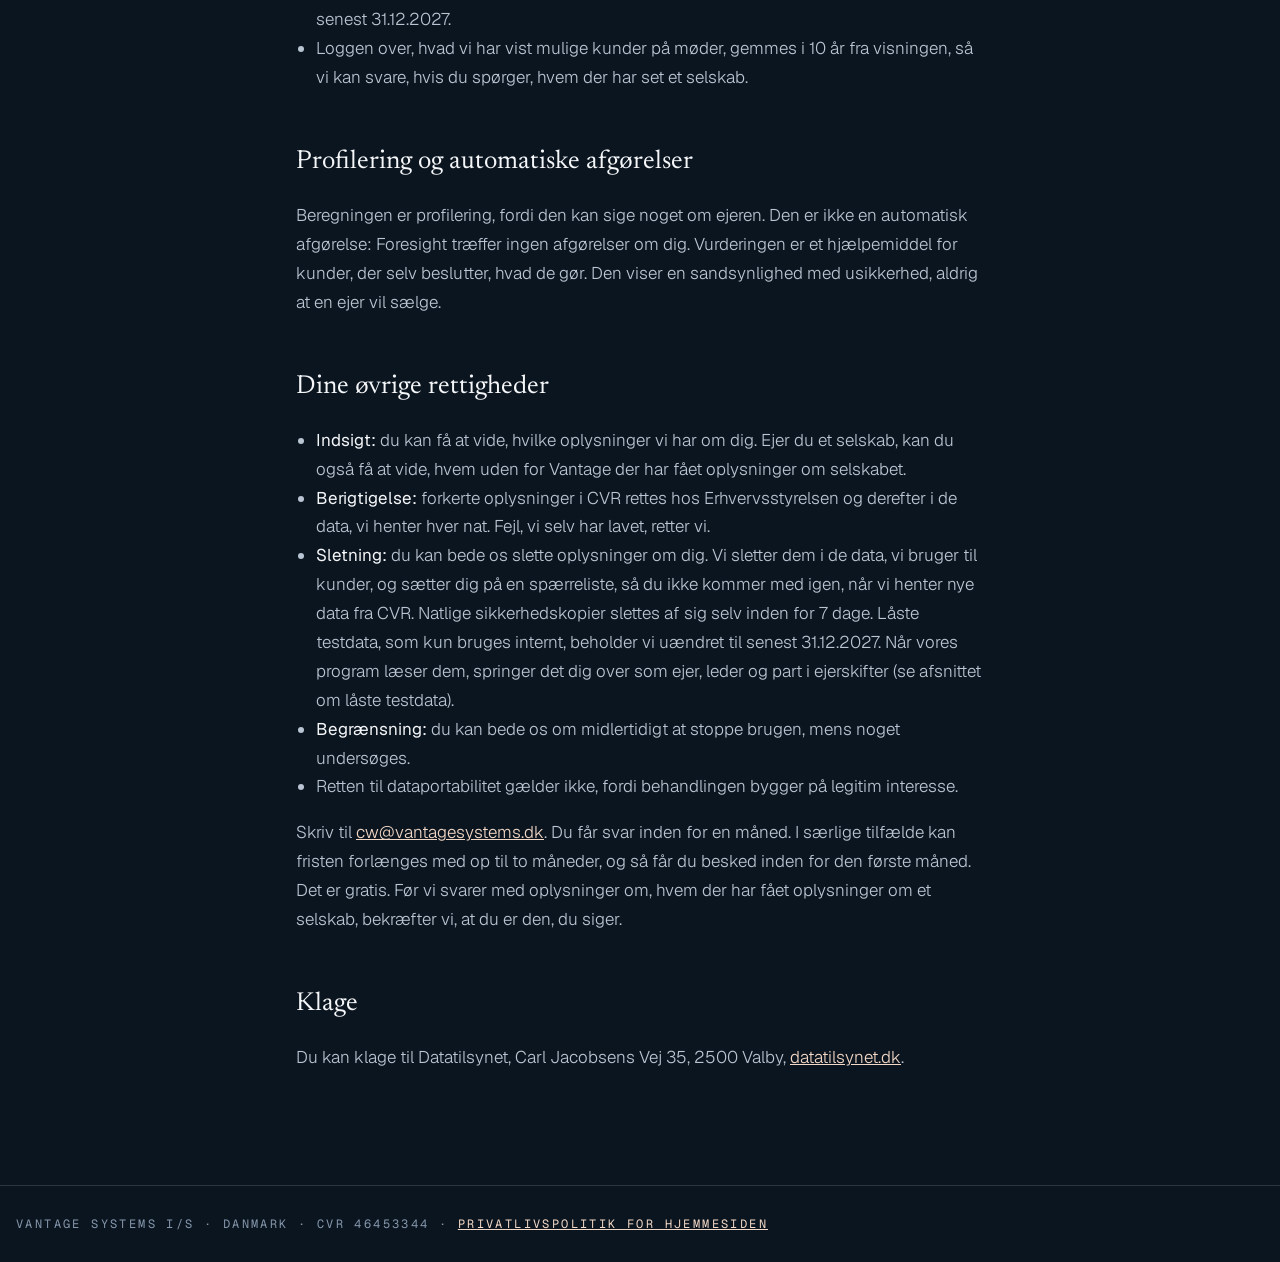
==== commit d874f81b: "CVR-oplysninger: Boyden Foresight som formål, modtager (rådgivere inden for executive search) og ind" ====
--- a/cvr-oplysninger.html
+++ b/cvr-oplysninger.html
@@ -33,7 +33,7 @@
 <main class="wrap">
   <span class="mono" style="color:var(--glow)">Til ejere og ledere i CVR</span>
   <h1>Sådan bruger Foresight oplysninger fra CVR</h1>
-  <p class="meta">Senest opdateret 17. november 2026. Vi gennemgår teksten hvert halve år.</p>
+  <p class="meta">Senest opdateret 24. november 2026. Vi gennemgår teksten hvert halve år.</p>
 
   <p>Vantage Systems laver Foresight, en analyse af danske selskaber. Den vurderer, hvor sandsynligt det er, at et selskab skifter ejer inden for de næste år, fx ved et generationsskifte eller et salg. Til det bruger vi oplysninger fra det offentlige virksomhedsregister CVR og fra offentlige årsrapporter. Står du i CVR eller i en offentlig årsrapport som ejer, direktør, bestyrelsesmedlem, stifter, revisor eller dirigent i et selskab, kan vi derfor have oplysninger om dig. Her kan du læse, hvad vi gør, og hvilke rettigheder du har.</p>
   <p>Det drejer sig om over 200.000 personer. At skrive til hver enkelt ville kræve en uforholdsmæssig stor indsats, og derfor giver vi oplysningerne her (databeskyttelsesforordningens artikel 14, stk. 5, litra b). Vores afvejning af det kan fås ved henvendelse.</p>
@@ -47,6 +47,7 @@
       <li>Selskaber, du ejer gennem holdingselskaber, vises heller ikke, når hvert led i kæden ejes mindst 50 %.</li>
       <li>Dine egne enkeltmandsvirksomheder slår vi op i CVR og skjuler for kunder ligesom dig selv.</li>
       <li>Sidder du kun i ledelsen, tager vi dig ud, men selskabet vises stadig.</li>
+      <li>Gør du indsigelse, vises selskaber, hvor du sidder i ledelsen, ikke i Boyden Foresight.</li>
       <li>Har du tidligere ejet et selskab, vises selskabet, men dit navn står ikke i ejerhistorikken og ejerskifterne.</li>
     </ul>
     <p>Det kan vi ikke:</p>
@@ -75,7 +76,7 @@
 
   <h2>Hvorfor, og hvad er retsgrundlaget</h2>
   <ul>
-    <li><strong>Formål:</strong> at give investorer og rådgivere et overblik over selskaber, hvor et ejerskifte kan være på vej, og at teste og forbedre analysen.</li>
+    <li><strong>Formål:</strong> at give investorer og rådgivere et overblik over selskaber, hvor et ejerskifte kan være på vej, og at teste og forbedre analysen, og at give rådgivere inden for executive search et overblik over selskaber, hvor et ledelsesskifte kan være på vej.</li>
     <li><strong>Retsgrundlag:</strong> legitim interesse (artikel 6, stk. 1, litra f). Vores og vores kunders interesse er at finde selskaber, hvor et ejerskifte kan være relevant. Vi har vejet den op mod dine interesser og lagt begrænsninger ind: kun offentlige oplysninger, vi kontakter ikke ejere eller ledere på grund af Foresights vurdering af deres selskab, ingen privatadresser til kunder, og du kan altid sige nej. Afvejningen kan fås ved henvendelse.</li>
   </ul>
 
@@ -86,6 +87,7 @@
   <ul>
     <li><strong>Kunder:</strong> kapitalfonde, investorer, virksomhedsrådgivere og advokater, der får adgang til Foresight. De ser selskaber, vurderinger og en forklaring på selskabsniveau, ikke navne på personer. Kunderne er selv ansvarlige for deres egen brug. De skal selv give dig besked senest én måned efter, at de har fået oplysningerne, og senest første gang de kontakter dig.</li>
     <li><strong>Mulige kunder på et møde:</strong> vi kan vise Foresight på vores egen skærm for en mulig kunde, fx et advokatfirma, før de bliver kunde. De ser kun selskaber, hvor vi ikke har fundet nogen person blandt ejerne, fx selskaber ejet af en udenlandsk koncern, det offentlige eller en kapitalfond, og selskabernes tal fra årsrapporterne. Andre selskaber ser de kun som et antal pr. branche eller med et kodenavn og brede intervaller (fx omsætning 100-250 mio. kr.), så det enkelte selskab ikke kan udpeges. De får intet udleveret: ingen fil, intet login og intet skærmbillede. Vi logger, hvad der blev vist for hvem og hvornår. Det er et eget formål: at præsentere tjenesten for mulige kunder. Grundlaget er vores legitime interesse i at præsentere den (art. 6, stk. 1, litra f). Vi vurderer, at formålet er foreneligt med formålet ovenfor. Vurderingen kan fås ved henvendelse. Du kan gøre indsigelse som beskrevet nedenfor.</li>
+    <li><strong>Rådgivere inden for executive search:</strong> rådgivere inden for executive search, der får adgang til Boyden Foresight. De ser selskaber, en vurdering og en forklaring, fx hvor længe direktøren har siddet, i grove intervaller, men ikke navne på personer. De er selv ansvarlige for deres brug og skal give dig besked senest første gang, de kontakter dig.</li>
     <li><strong>Leverandører, der behandler data for os:</strong> Hetzner (servere i Tyskland), Microsoft (login og e-mail) og Anthropic (AI-værktøjet Claude, som vi bruger internt).</li>
     <li><strong>Overførsel uden for EU:</strong> Microsoft er et amerikansk selskab og er certificeret under EU-US Data Privacy Framework. Den 13.11.2026 indgik vi aftale med Anthropic på deres erhvervsvilkår (Claude Team) med databehandleraftale. Vores aftalepart er Anthropic Ireland, Limited i EU. Anthropic kan lade sine underdatabehandlere behandle data i USA, og efter databehandleraftalen skal de være bundet af samme databeskyttelse. Al brug af Claude med oplysninger fra CVR sker under de vilkår senest 30.11.2026. Du kan få en kopi af databehandleraftalerne ved henvendelse.</li>
   </ul>
